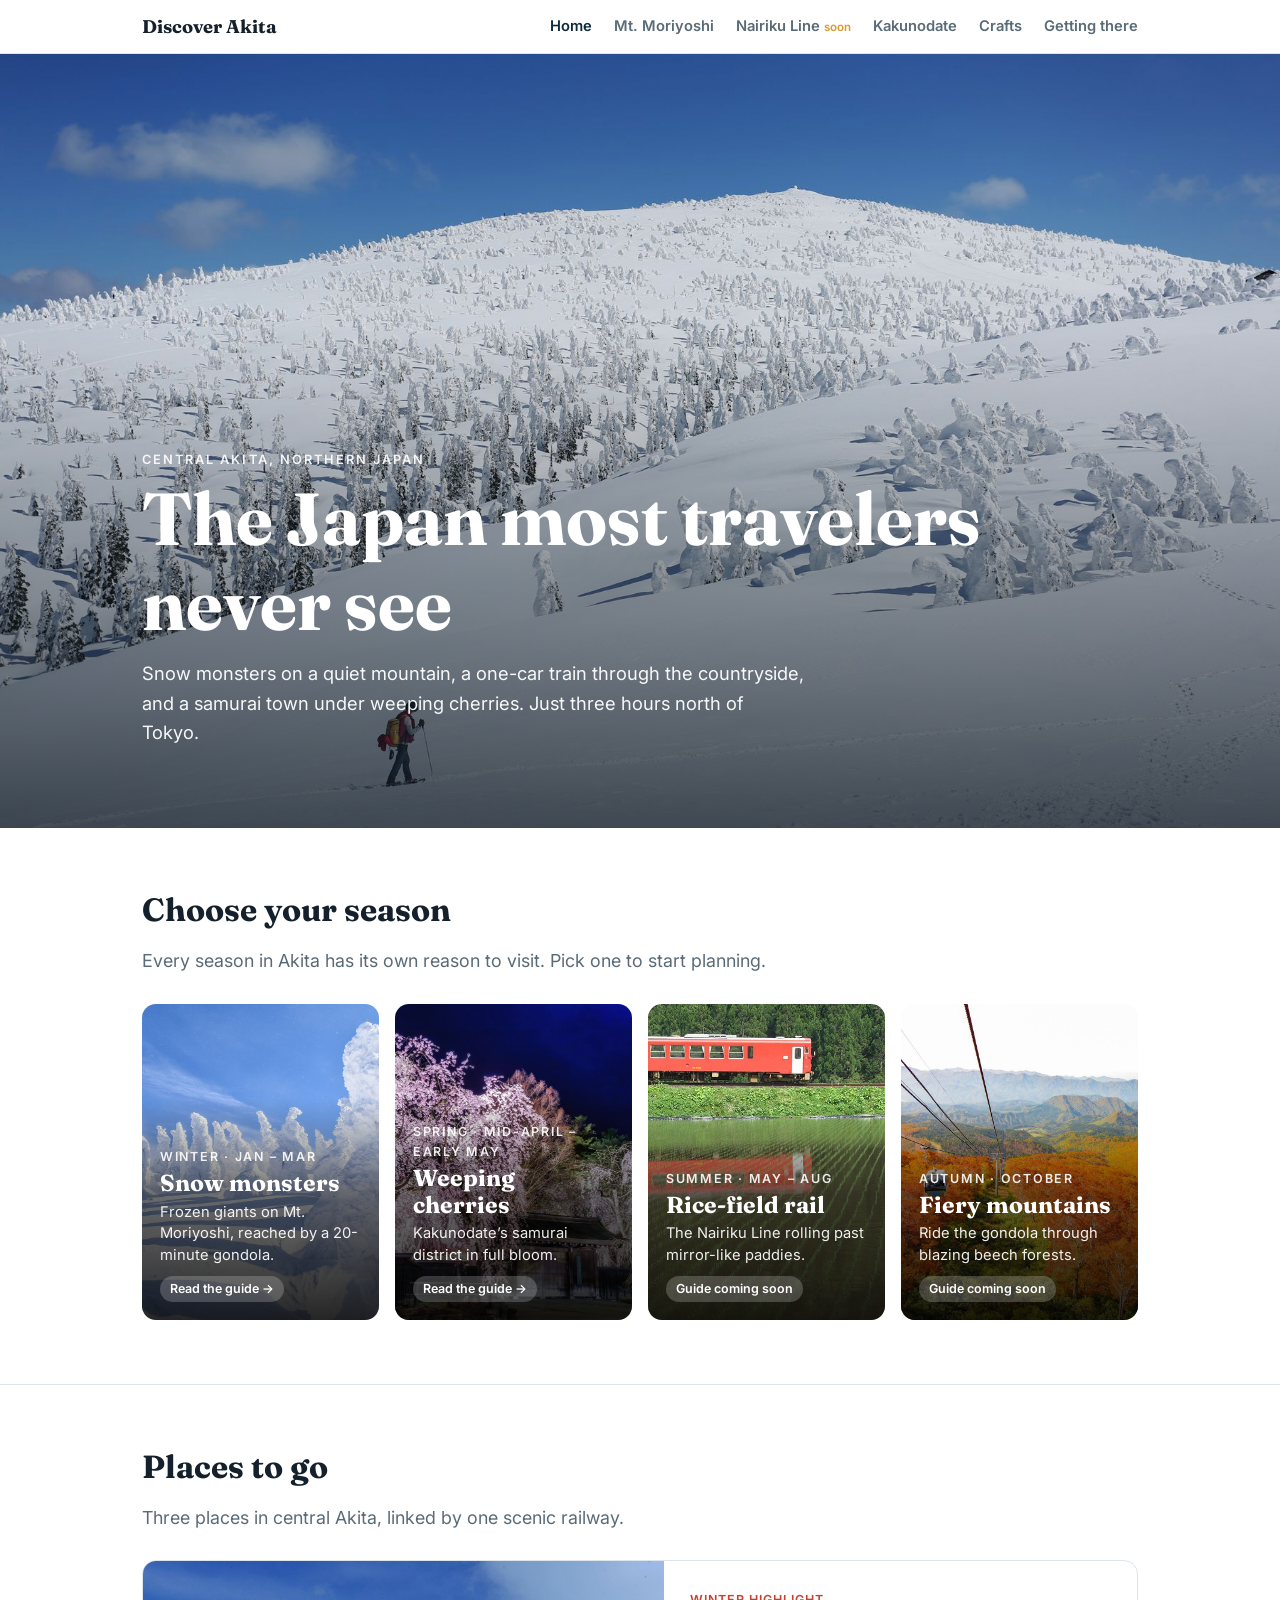
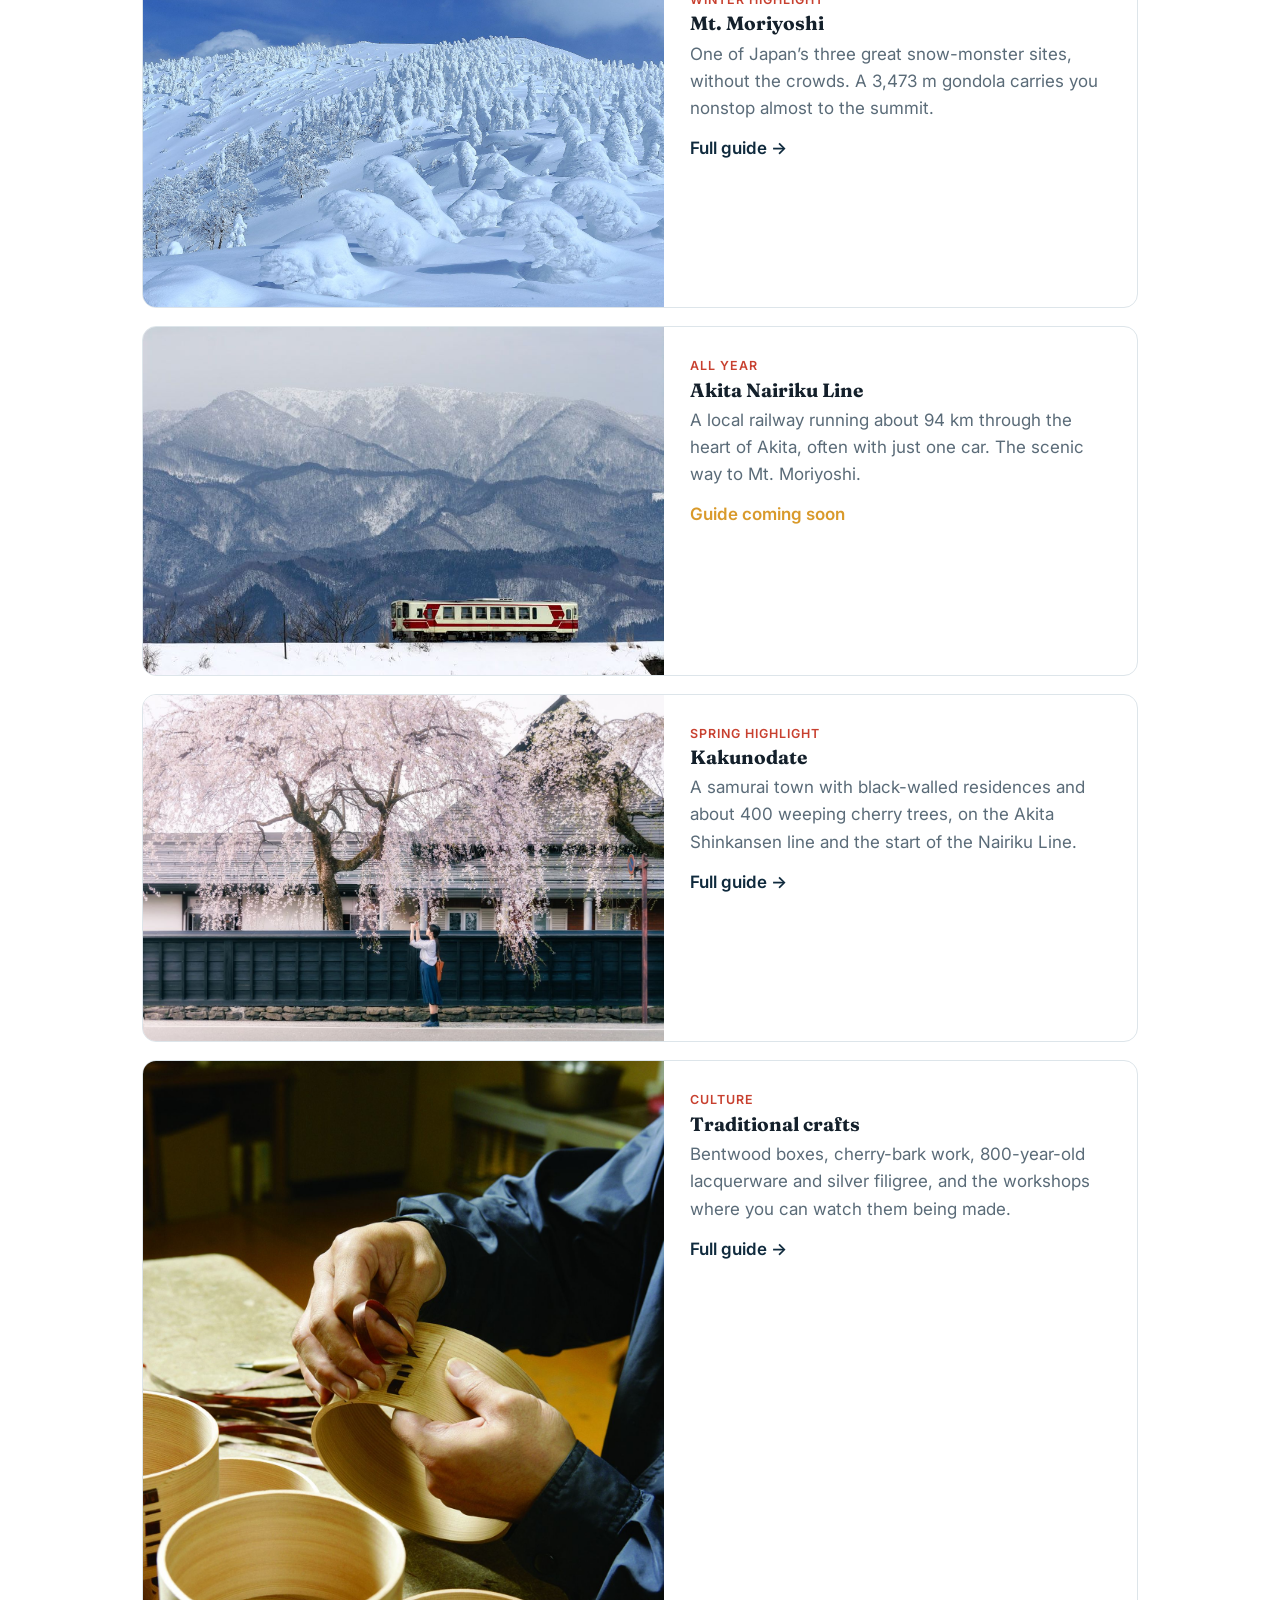
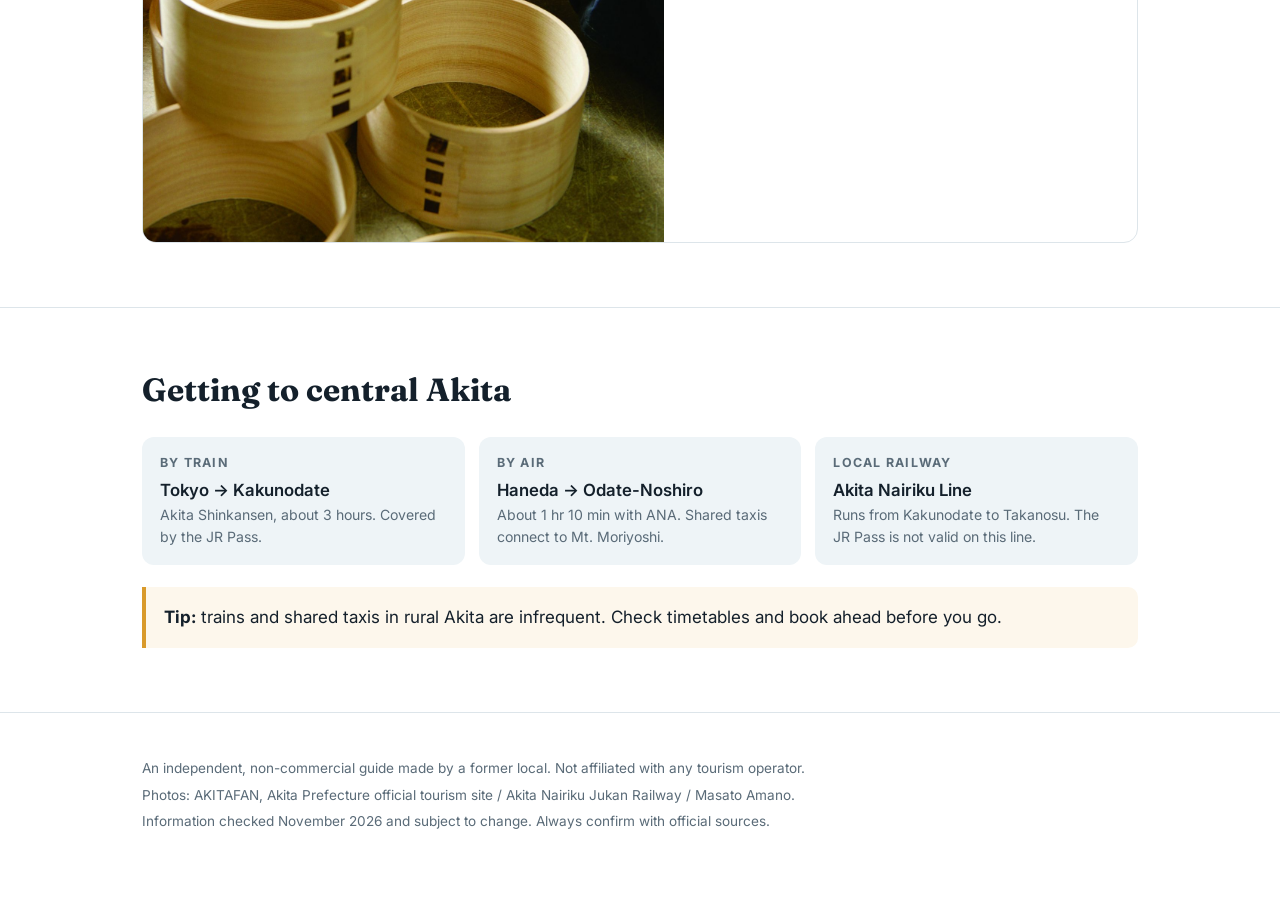
==== index.html @ e15b4a33 "Add traditional crafts page and link it from the site Co-Authored-By: Claude Opus 5.5 <noreply@anthr" ====
<!DOCTYPE html>
<html lang="en">
<head>
<meta charset="utf-8">
<meta name="viewport" content="width=device-width, initial-scale=1">
<title>Discover Akita — Snow Monsters, Samurai Towns &amp; Country Trains</title>
<meta name="description" content="An independent English guide to central Akita, Japan: Mt. Moriyoshi's snow monsters, the Akita Nairiku Line, Kakunodate and more, season by season.">
<link href="https://fonts.googleapis.com/css2?family=Fraunces:opsz,wght@9..144,500;9..144,700&family=Inter:wght@400;500;600&display=swap" rel="stylesheet">
<link rel="stylesheet" href="style.css">
</head>
<body>

<div class="site-bar"><div class="wrap">
  <a class="brand" href="index.html">Discover Akita</a>
  <a class="nav on" href="index.html">Home</a>
  <a class="nav" href="moriyoshi.html">Mt. Moriyoshi</a>
  <a class="nav" href="#places">Nairiku Line<span class="soon">soon</span></a>
  <a class="nav" href="kakunodate.html">Kakunodate</a>
  <a class="nav" href="crafts.html">Crafts</a>
  <a class="nav" href="moriyoshi.html#getting-there">Getting there</a>
</div></div>

<header class="hero" style="background-image:url('img/hero.jpg')">
  <div class="wrap">
    <div class="kicker">Central Akita, Northern Japan</div>
    <h1>The Japan most travelers never see</h1>
    <p>Snow monsters on a quiet mountain, a one-car train through the countryside, and a samurai town under weeping cherries. Just three hours north of Tokyo.</p>
  </div>
</header>

<main>
<section id="seasons"><div class="wrap">
  <h2>Choose your season</h2>
  <p class="lead">Every season in Akita has its own reason to visit. Pick one to start planning.</p>
  <div class="seasons">
    <a class="card" href="moriyoshi.html" style="background-image:url('img/winter.jpg')">
      <div class="txt"><div class="season">Winter · Jan – Mar</div><h3>Snow monsters</h3><p>Frozen giants on Mt. Moriyoshi, reached by a 20-minute gondola.</p><span class="tag">Read the guide →</span></div>
    </a>
    <a class="card" href="kakunodate.html#spring" style="background-image:url('img/k_night.jpg')">
      <div class="txt"><div class="season">Spring · mid-April – early May</div><h3>Weeping cherries</h3><p>Kakunodate’s samurai district in full bloom.</p><span class="tag">Read the guide →</span></div>
    </a>
    <a class="card" href="#places" style="background-image:url('img/summer.jpg')">
      <div class="txt"><div class="season">Summer · May – Aug</div><h3>Rice-field rail</h3><p>The Nairiku Line rolling past mirror-like paddies.</p><span class="tag">Guide coming soon</span></div>
    </a>
    <a class="card" href="#places" style="background-image:url('img/autumn.jpg')">
      <div class="txt"><div class="season">Autumn · October</div><h3>Fiery mountains</h3><p>Ride the gondola through blazing beech forests.</p><span class="tag">Guide coming soon</span></div>
    </a>
  </div>
</div></section>

<section id="places"><div class="wrap">
  <h2>Places to go</h2>
  <p class="lead">Three places in central Akita, linked by one scenic railway.</p>
  <div class="places">
    <a class="place" href="moriyoshi.html">
      <img src="img/m_hero.jpg" alt="Snow monsters covering the slopes of Mt. Moriyoshi">
      <div class="body"><span class="tag">Winter highlight</span><h3>Mt. Moriyoshi</h3><p>One of Japan’s three great snow-monster sites, without the crowds. A 3,473 m gondola carries you nonstop almost to the summit.</p><span class="more">Full guide →</span></div>
    </a>
    <div class="place">
      <img src="img/nairiku.jpg" alt="Akita Nairiku Line train below snowy mountains">
      <div class="body"><span class="tag">All year</span><h3>Akita Nairiku Line</h3><p>A local railway running about 94 km through the heart of Akita, often with just one car. The scenic way to Mt. Moriyoshi.</p><span class="more" style="color:var(--gold)">Guide coming soon</span></div>
    </div>
    <a class="place" href="kakunodate.html">
      <img src="img/k_woman.jpg" alt="Weeping cherry tree over a black samurai wall in Kakunodate">
      <div class="body"><span class="tag">Spring highlight</span><h3>Kakunodate</h3><p>A samurai town with black-walled residences and about 400 weeping cherry trees, on the Akita Shinkansen line and the start of the Nairiku Line.</p><span class="more">Full guide →</span></div>
    </a>
    <a class="place" href="crafts.html">
      <img src="img/c_wappa_hands.jpg" alt="An artisan making an Odate bentwood box">
      <div class="body"><span class="tag">Culture</span><h3>Traditional crafts</h3><p>Bentwood boxes, cherry-bark work, 800-year-old lacquerware and silver filigree, and the workshops where you can watch them being made.</p><span class="more">Full guide →</span></div>
    </a>
  </div>
</div></section>

<section id="basics"><div class="wrap">
  <h2>Getting to central Akita</h2>
  <div class="facts">
    <div class="fact"><b>By train</b><span>Tokyo → Kakunodate</span><div class="note">Akita Shinkansen, about 3 hours. Covered by the JR Pass.</div></div>
    <div class="fact"><b>By air</b><span>Haneda → Odate-Noshiro</span><div class="note">About 1 hr 10 min with ANA. Shared taxis connect to Mt. Moriyoshi.</div></div>
    <div class="fact"><b>Local railway</b><span>Akita Nairiku Line</span><div class="note">Runs from Kakunodate to Takanosu. The JR Pass is not valid on this line.</div></div>
  </div>
  <div class="callout"><p><b>Tip:</b> trains and shared taxis in rural Akita are infrequent. Check timetables and book ahead before you go.</p></div>
</div></section>
</main>

<footer><div class="wrap">
  <p>An independent, non-commercial guide made by a former local. Not affiliated with any tourism operator.</p>
  <p>Photos: AKITAFAN, Akita Prefecture official tourism site / Akita Nairiku Jukan Railway / Masato Amano.</p>
  <p>Information checked November 2026 and subject to change. Always confirm with official sources.</p>
</div></footer>
</body>
</html>
---- style.css ----
:root{--ink:#14202b;--muted:#5a6b78;--line:#dde5ea;--ice:#eef4f7;--deep:#0f2a3d;--accent:#c8402f;--gold:#d99a2b}
*{box-sizing:border-box}
body{margin:0;font-family:Inter,system-ui,sans-serif;color:var(--ink);background:#fff;line-height:1.6;font-size:17px}
img{display:block;max-width:100%}
a{color:var(--deep)}
.wrap{max-width:1040px;margin:0 auto;padding:0 22px}
h1,h2,h3{font-family:Fraunces,Georgia,serif;line-height:1.15;margin:0}
h2{font-size:2rem;margin-bottom:.6rem}
h3{font-size:1.2rem;margin-bottom:.3rem}
.site-bar{position:sticky;top:0;z-index:10;background:rgba(255,255,255,.96);backdrop-filter:blur(6px);border-bottom:1px solid var(--line)}
.site-bar .wrap{display:flex;align-items:center;gap:22px;padding-top:12px;padding-bottom:12px;overflow-x:auto;white-space:nowrap}
.site-bar .brand{font-family:Fraunces,Georgia,serif;font-weight:700;font-size:1.15rem;text-decoration:none;color:var(--ink);margin-right:auto}
.site-bar a.nav{text-decoration:none;font-weight:600;font-size:.92rem;color:var(--muted)}
.site-bar a.nav:hover,.site-bar a.nav.on{color:var(--deep)}
.soon{font-size:.72rem;font-weight:600;color:var(--gold);margin-left:4px}
.hero{position:relative;min-height:86vh;display:flex;align-items:flex-end;color:#fff;background:#223 center/cover no-repeat}
.hero::after{content:"";position:absolute;inset:0;background:linear-gradient(180deg,rgba(10,20,30,.1) 35%,rgba(10,20,30,.75))}
.hero .wrap{position:relative;z-index:1;padding-bottom:9vh}
.kicker{text-transform:uppercase;letter-spacing:.16em;font-size:.8rem;font-weight:600;opacity:.9}
.hero h1{font-size:clamp(2.4rem,7vw,4.6rem);margin:.4rem 0 .8rem}
.hero p{font-size:1.15rem;max-width:36em;margin:0;opacity:.95}
section{padding:64px 0;border-bottom:1px solid var(--line)}
.lead{font-size:1.12rem;color:var(--muted);max-width:42em}
.seasons{display:grid;grid-template-columns:repeat(auto-fit,minmax(220px,1fr));gap:16px;margin-top:28px}
.card{position:relative;display:block;border-radius:14px;overflow:hidden;aspect-ratio:3/4;color:#fff;text-decoration:none;background:#223 center/cover no-repeat}
.card::after{content:"";position:absolute;inset:0;background:linear-gradient(180deg,rgba(0,0,0,0) 30%,rgba(0,0,0,.55) 60%,rgba(0,0,0,.85))}
.card .txt{position:absolute;left:18px;right:18px;bottom:18px;z-index:1}
.card .season{font-size:.78rem;font-weight:600;letter-spacing:.14em;text-transform:uppercase;opacity:.9}
.card h3{font-size:1.45rem;margin:.2rem 0 .3rem;color:#fff}
.card p{margin:0;font-size:.92rem;opacity:.92;line-height:1.45}
.card .tag{display:inline-block;margin-top:10px;font-size:.78rem;font-weight:600;background:rgba(255,255,255,.2);padding:3px 10px;border-radius:99px}
.places{display:grid;gap:18px;margin-top:28px}
.place{display:grid;grid-template-columns:1.1fr 1fr;gap:0;border:1px solid var(--line);border-radius:14px;overflow:hidden;text-decoration:none;color:var(--ink)}
.place img{width:100%;height:100%;min-height:240px;object-fit:cover}
.place .body{padding:24px 26px}
.place .tag{font-size:.78rem;font-weight:600;color:var(--accent);text-transform:uppercase;letter-spacing:.08em}
.place p{color:var(--muted);margin:.4rem 0 .8rem}
.place .more{font-weight:600;color:var(--deep)}
.facts{display:grid;grid-template-columns:repeat(auto-fit,minmax(200px,1fr));gap:14px;margin-top:28px}
.fact{background:var(--ice);border-radius:12px;padding:16px 18px}
.fact b{display:block;font-size:.78rem;text-transform:uppercase;letter-spacing:.1em;color:var(--muted);margin-bottom:4px}
.fact span{font-weight:600;font-size:1.05rem}
.note{font-size:.88rem;color:var(--muted)}
.callout{border-left:4px solid var(--gold);background:#fdf7ec;padding:14px 18px;border-radius:0 10px 10px 0;margin-top:22px}
.callout p{margin:.2rem 0}
footer{padding:40px 0 60px;font-size:.85rem;color:var(--muted)}
footer p{margin:.3rem 0}
@media(max-width:700px){.place{grid-template-columns:1fr}.place img{min-height:200px}h2{font-size:1.7rem}section{padding:48px 0}}
nav.jump{position:sticky;top:0;z-index:5;background:rgba(255,255,255,.95);border-bottom:1px solid var(--line)}
.duo{display:grid;grid-template-columns:1fr 1fr;gap:14px;margin-top:26px}
.duo img,.wide{border-radius:12px;width:100%;height:100%;object-fit:cover}
.wide{margin-top:26px;max-height:420px}
.stays{display:grid;gap:16px;margin-top:24px}
.stay{border:1px solid var(--line);border-radius:12px;padding:18px 20px}
.stay .tag{font-size:.78rem;font-weight:600;color:var(--accent);text-transform:uppercase;letter-spacing:.08em}
.stay p{margin:.35rem 0 0;color:var(--muted)}
ul.tips{padding-left:1.1rem}
ul.tips li{margin-bottom:.55rem}
.links{display:grid;grid-template-columns:repeat(auto-fit,minmax(240px,1fr));gap:12px;margin-top:20px}
.links a{display:block;border:1px solid var(--line);border-radius:10px;padding:14px 16px;text-decoration:none}
.links a b{display:block;color:var(--ink)}
.links a span{font-size:.85rem;color:var(--muted)}
.cap{font-size:.85rem;color:var(--muted);margin-top:6px}
@media(max-width:600px){.duo{grid-template-columns:1fr}}
.craft{display:grid;grid-template-columns:1fr 1fr;gap:28px;align-items:center;padding:36px 0;border-top:1px solid var(--line)}
.craft:first-of-type{border-top:0}
.craft.rev .pics{order:2}
.craft .pics{display:grid;grid-template-columns:1fr 1fr;gap:10px}
.craft .pics img{border-radius:12px;width:100%;height:240px;object-fit:cover}
.craft .pics img.tall{grid-row:span 2;height:490px}
.craft .where{font-size:.8rem;font-weight:600;color:var(--accent);text-transform:uppercase;letter-spacing:.08em}
.craft h3{font-size:1.6rem;margin:.2rem 0 .5rem}
.craft p{color:var(--muted);margin:.4rem 0}
.craft .try{margin-top:10px;font-size:.92rem;background:var(--ice);border-radius:10px;padding:10px 14px}
@media(max-width:760px){.craft{grid-template-columns:1fr}.craft.rev .pics{order:0}.craft .pics img.tall{height:300px}}
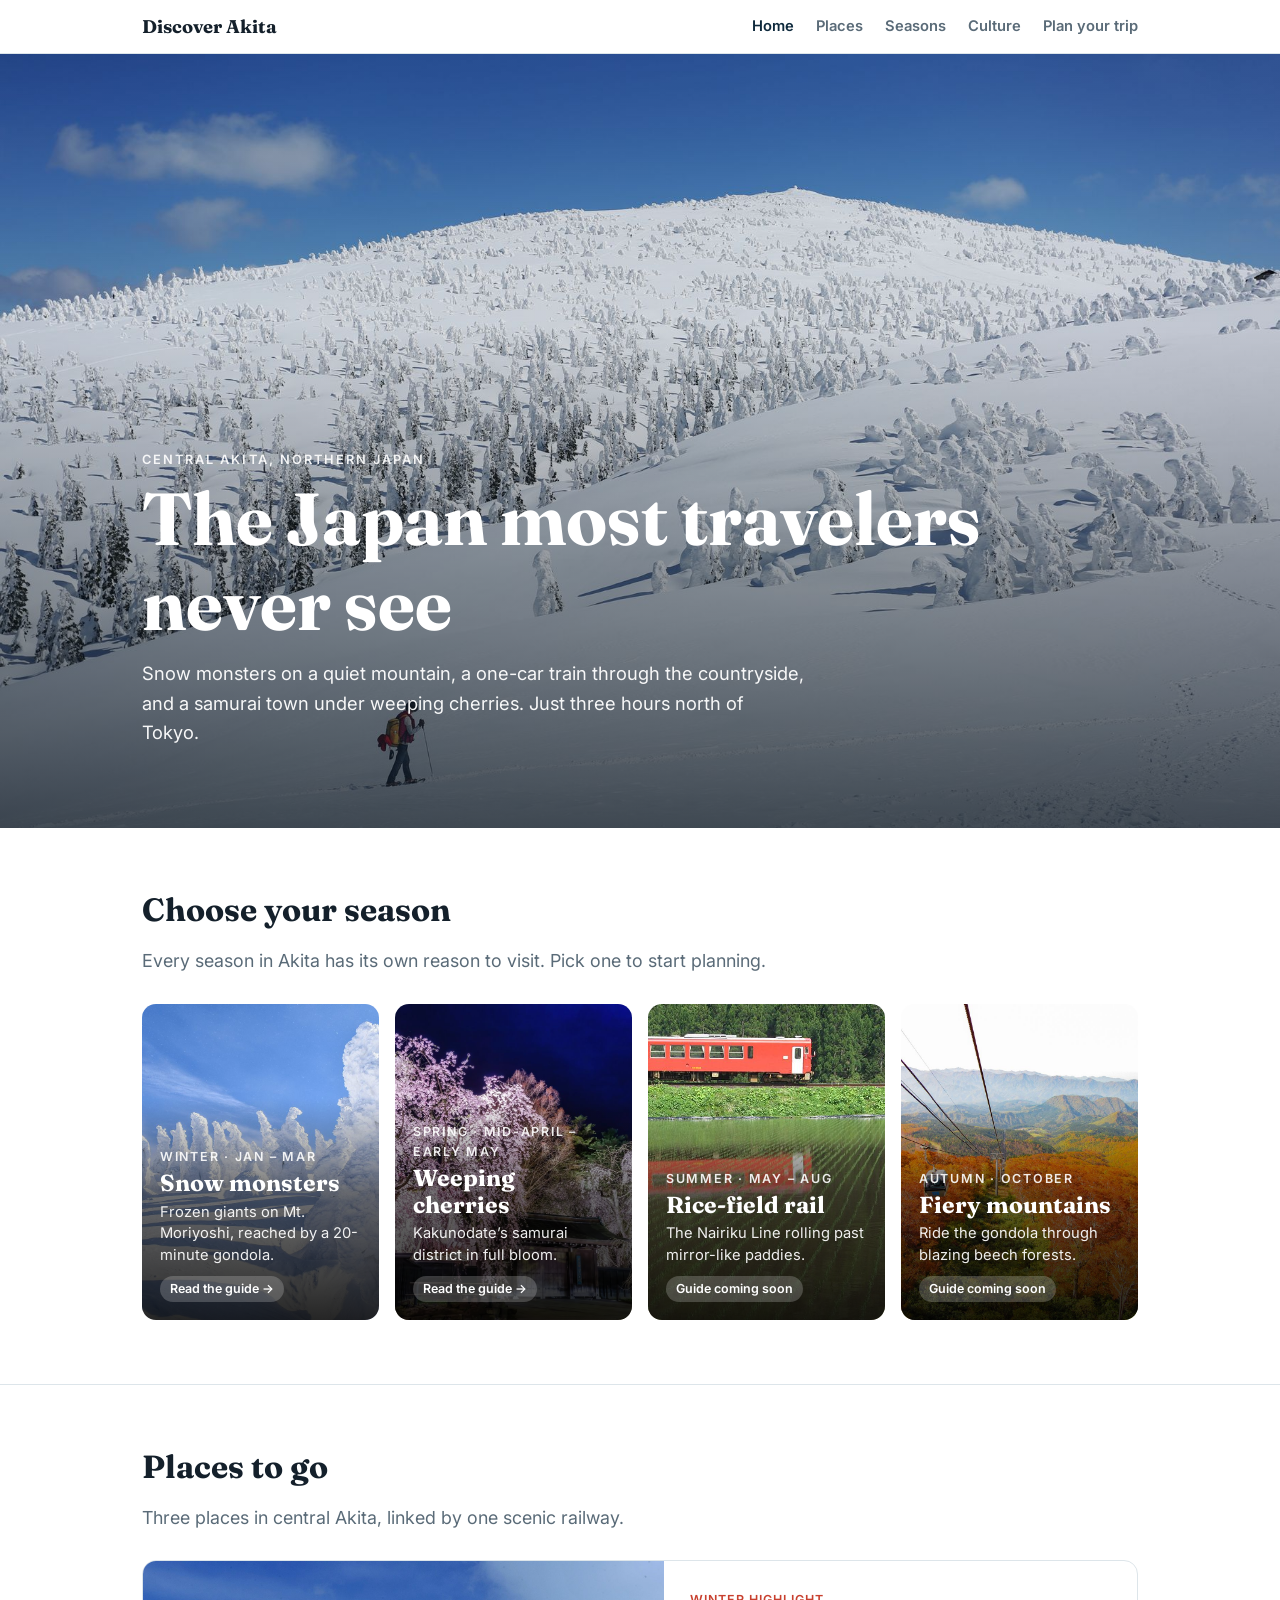
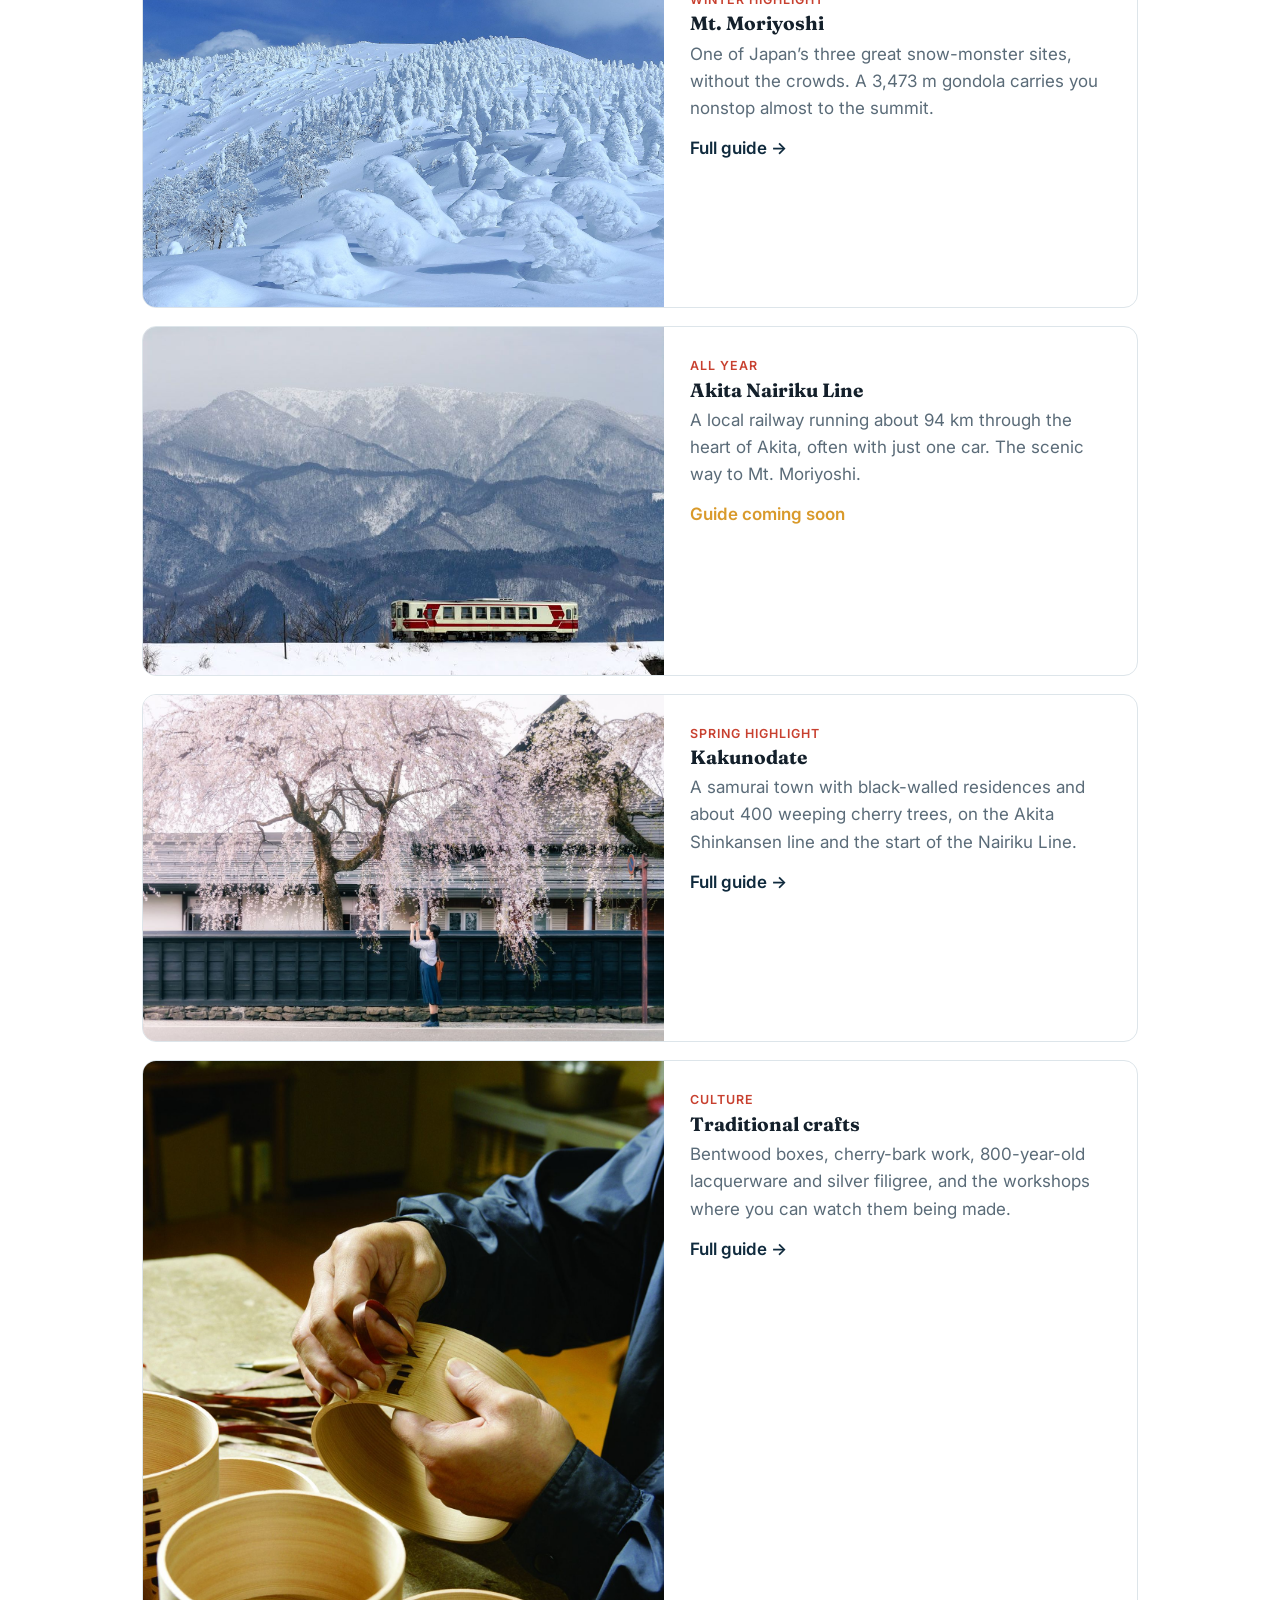
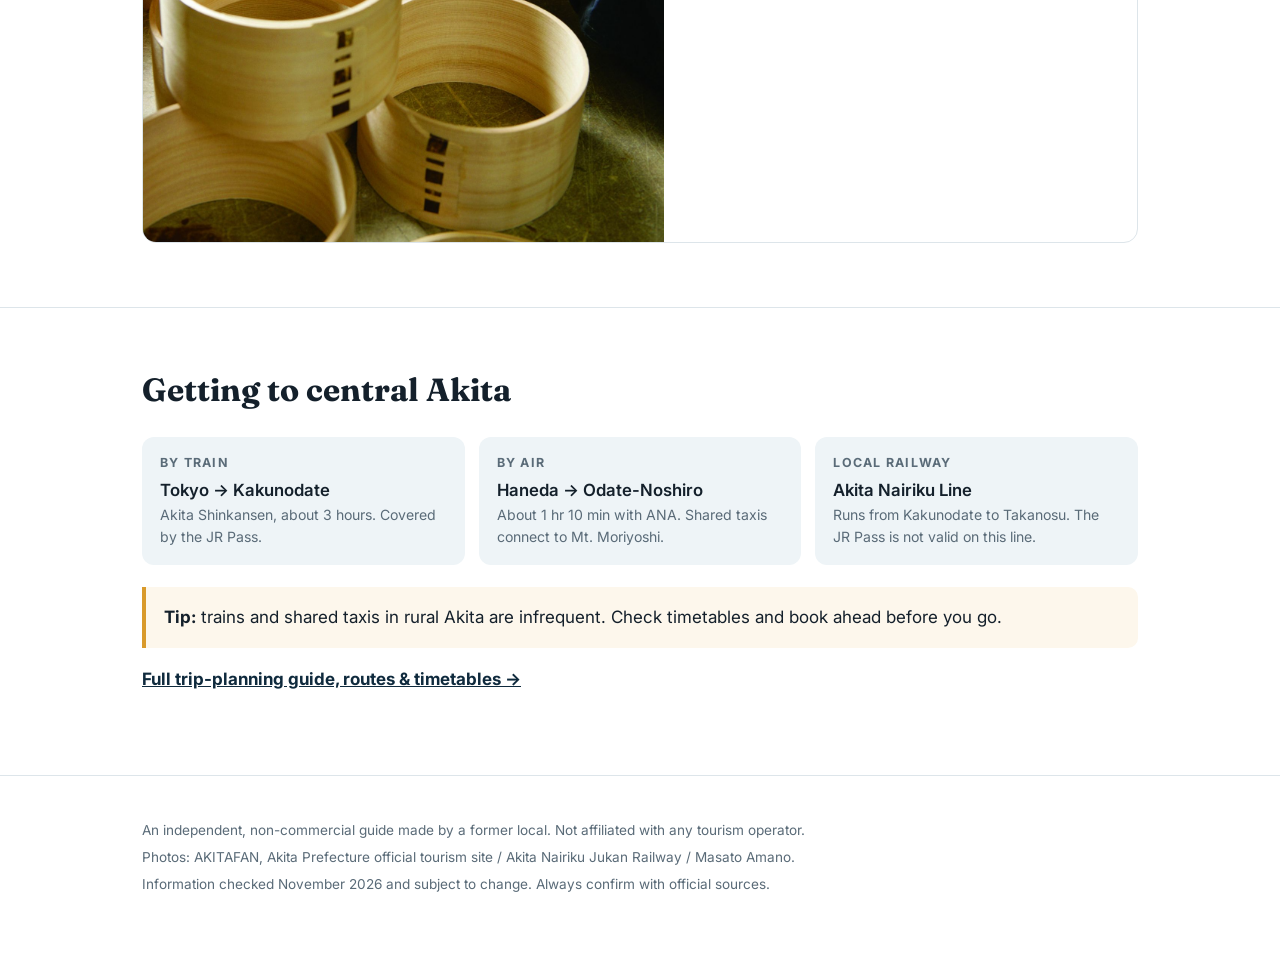
==== commit 6566b50a: "Restructure site nav and add a Plan your trip page Reorganize the top nav into Places / Seasons / Cu" ====
--- a/index.html
+++ b/index.html
@@ -13,11 +13,10 @@
 <div class="site-bar"><div class="wrap">
   <a class="brand" href="index.html">Discover Akita</a>
   <a class="nav on" href="index.html">Home</a>
-  <a class="nav" href="moriyoshi.html">Mt. Moriyoshi</a>
-  <a class="nav" href="#places">Nairiku Line<span class="soon">soon</span></a>
-  <a class="nav" href="kakunodate.html">Kakunodate</a>
-  <a class="nav" href="crafts.html">Crafts</a>
-  <a class="nav" href="moriyoshi.html#getting-there">Getting there</a>
+  <a class="nav" href="#places">Places</a>
+  <a class="nav" href="#seasons">Seasons</a>
+  <a class="nav" href="crafts.html">Culture</a>
+  <a class="nav" href="plan.html">Plan your trip</a>
 </div></div>
 
 <header class="hero" style="background-image:url('img/hero.jpg')">
@@ -79,6 +78,7 @@
     <div class="fact"><b>Local railway</b><span>Akita Nairiku Line</span><div class="note">Runs from Kakunodate to Takanosu. The JR Pass is not valid on this line.</div></div>
   </div>
   <div class="callout"><p><b>Tip:</b> trains and shared taxis in rural Akita are infrequent. Check timetables and book ahead before you go.</p></div>
+  <p style="margin-top:18px"><a href="plan.html"><b>Full trip-planning guide, routes &amp; timetables →</b></a></p>
 </div></section>
 </main>
 
--- a/style.css
+++ b/style.css
@@ -46,7 +46,10 @@
 footer{padding:40px 0 60px;font-size:.85rem;color:var(--muted)}
 footer p{margin:.3rem 0}
 @media(max-width:700px){.place{grid-template-columns:1fr}.place img{min-height:200px}h2{font-size:1.7rem}section{padding:48px 0}}
-nav.jump{position:sticky;top:0;z-index:5;background:rgba(255,255,255,.95);border-bottom:1px solid var(--line)}
+nav.jump{position:sticky;top:0;z-index:5;background:rgba(255,255,255,.95);backdrop-filter:blur(6px);border-bottom:1px solid var(--line)}
+nav.jump .wrap{display:flex;gap:18px;overflow-x:auto;padding-top:12px;padding-bottom:12px;white-space:nowrap}
+nav.jump a{text-decoration:none;font-weight:600;font-size:.92rem;color:var(--muted)}
+nav.jump a:hover{color:var(--deep)}
 .duo{display:grid;grid-template-columns:1fr 1fr;gap:14px;margin-top:26px}
 .duo img,.wide{border-radius:12px;width:100%;height:100%;object-fit:cover}
 .wide{margin-top:26px;max-height:420px}
@@ -62,6 +65,16 @@
 .links a span{font-size:.85rem;color:var(--muted)}
 .cap{font-size:.85rem;color:var(--muted);margin-top:6px}
 @media(max-width:600px){.duo{grid-template-columns:1fr}}
+table{width:100%;border-collapse:collapse;margin-top:14px;font-size:.95rem}
+th,td{text-align:left;padding:9px 10px;border-bottom:1px solid var(--line)}
+th{font-size:.78rem;text-transform:uppercase;letter-spacing:.08em;color:var(--muted)}
+.route{list-style:none;padding:0;margin:28px 0 0;position:relative}
+.route li{position:relative;padding:0 0 26px 44px}
+.route li::before{content:"";position:absolute;left:12px;top:30px;bottom:0;width:2px;background:var(--line)}
+.route li:last-child::before{display:none}
+.route .dot{position:absolute;left:0;top:2px;width:26px;height:26px;border-radius:50%;background:var(--deep);color:#fff;font-size:.8rem;font-weight:600;display:flex;align-items:center;justify-content:center}
+.route .leg{display:inline-block;font-size:.82rem;font-weight:600;color:var(--accent);margin-bottom:2px}
+.route p{margin:.2rem 0 0;color:var(--muted)}
 .craft{display:grid;grid-template-columns:1fr 1fr;gap:28px;align-items:center;padding:36px 0;border-top:1px solid var(--line)}
 .craft:first-of-type{border-top:0}
 .craft.rev .pics{order:2}
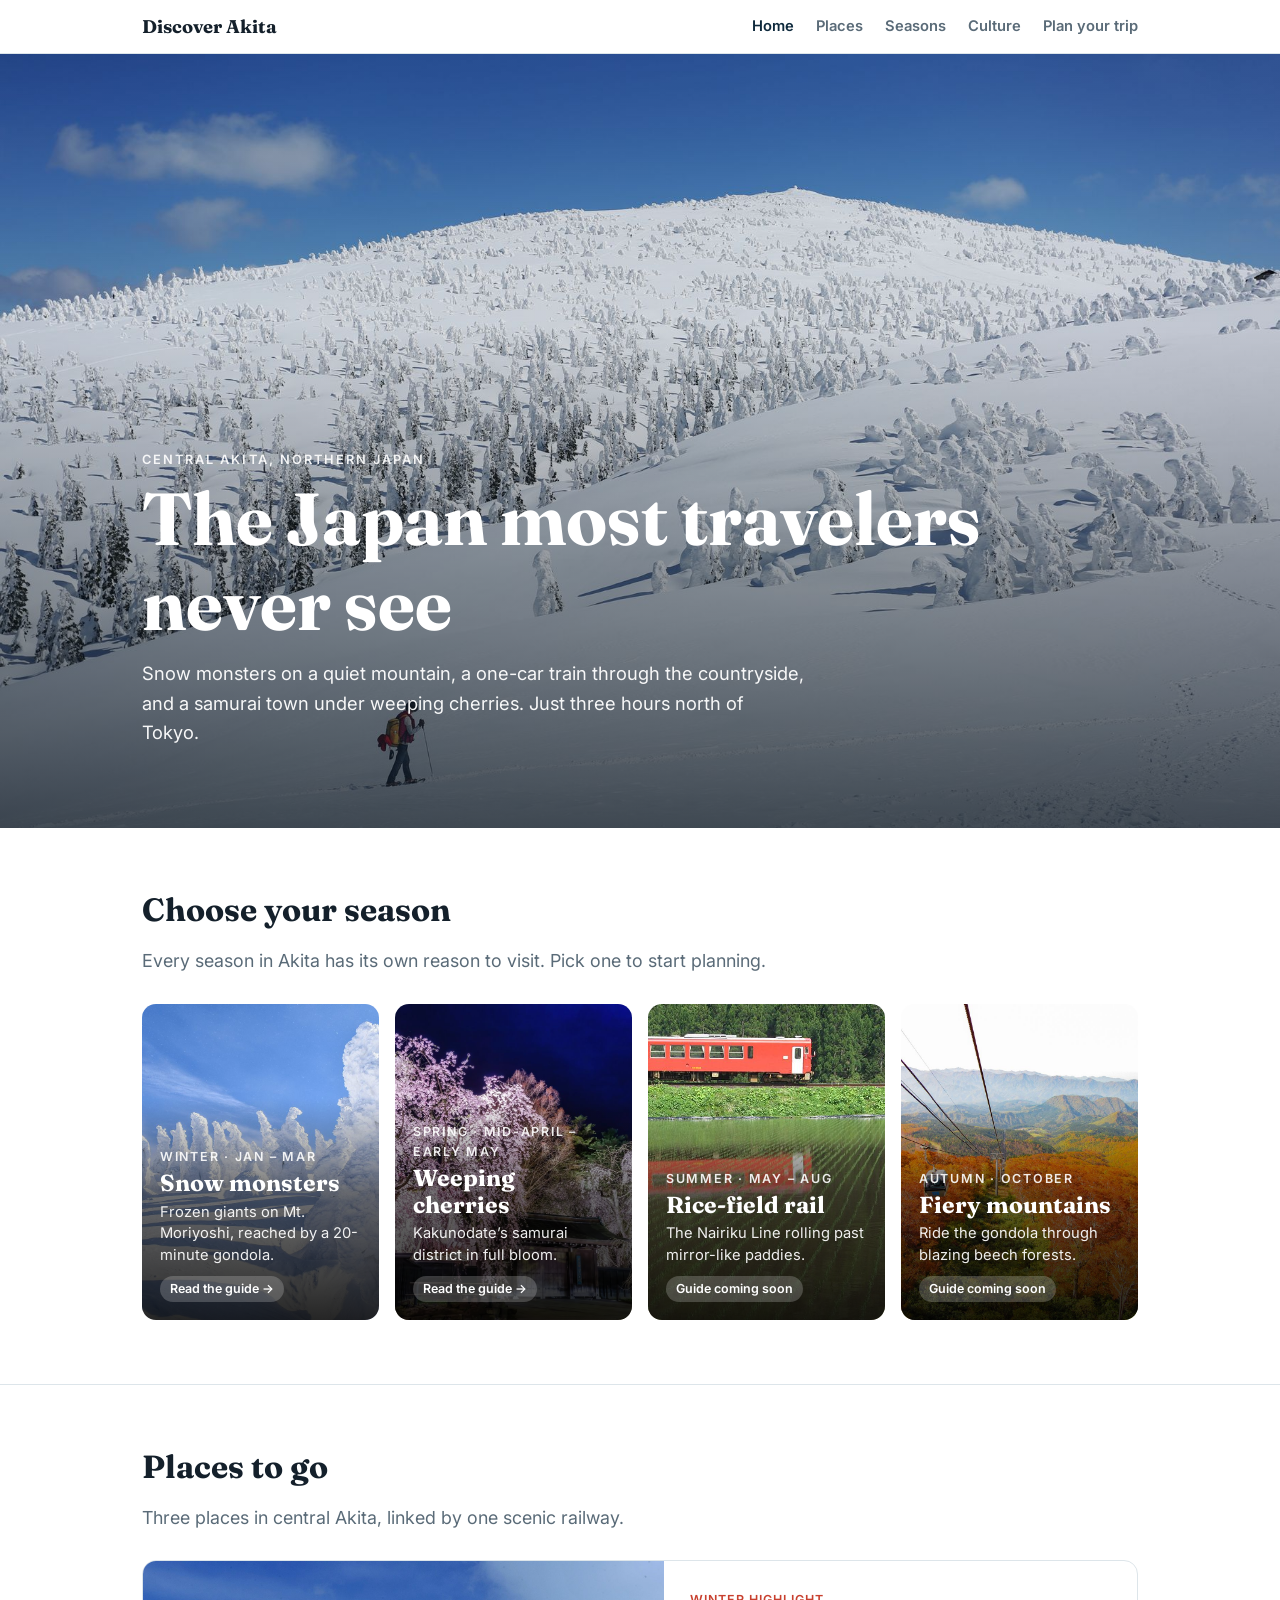
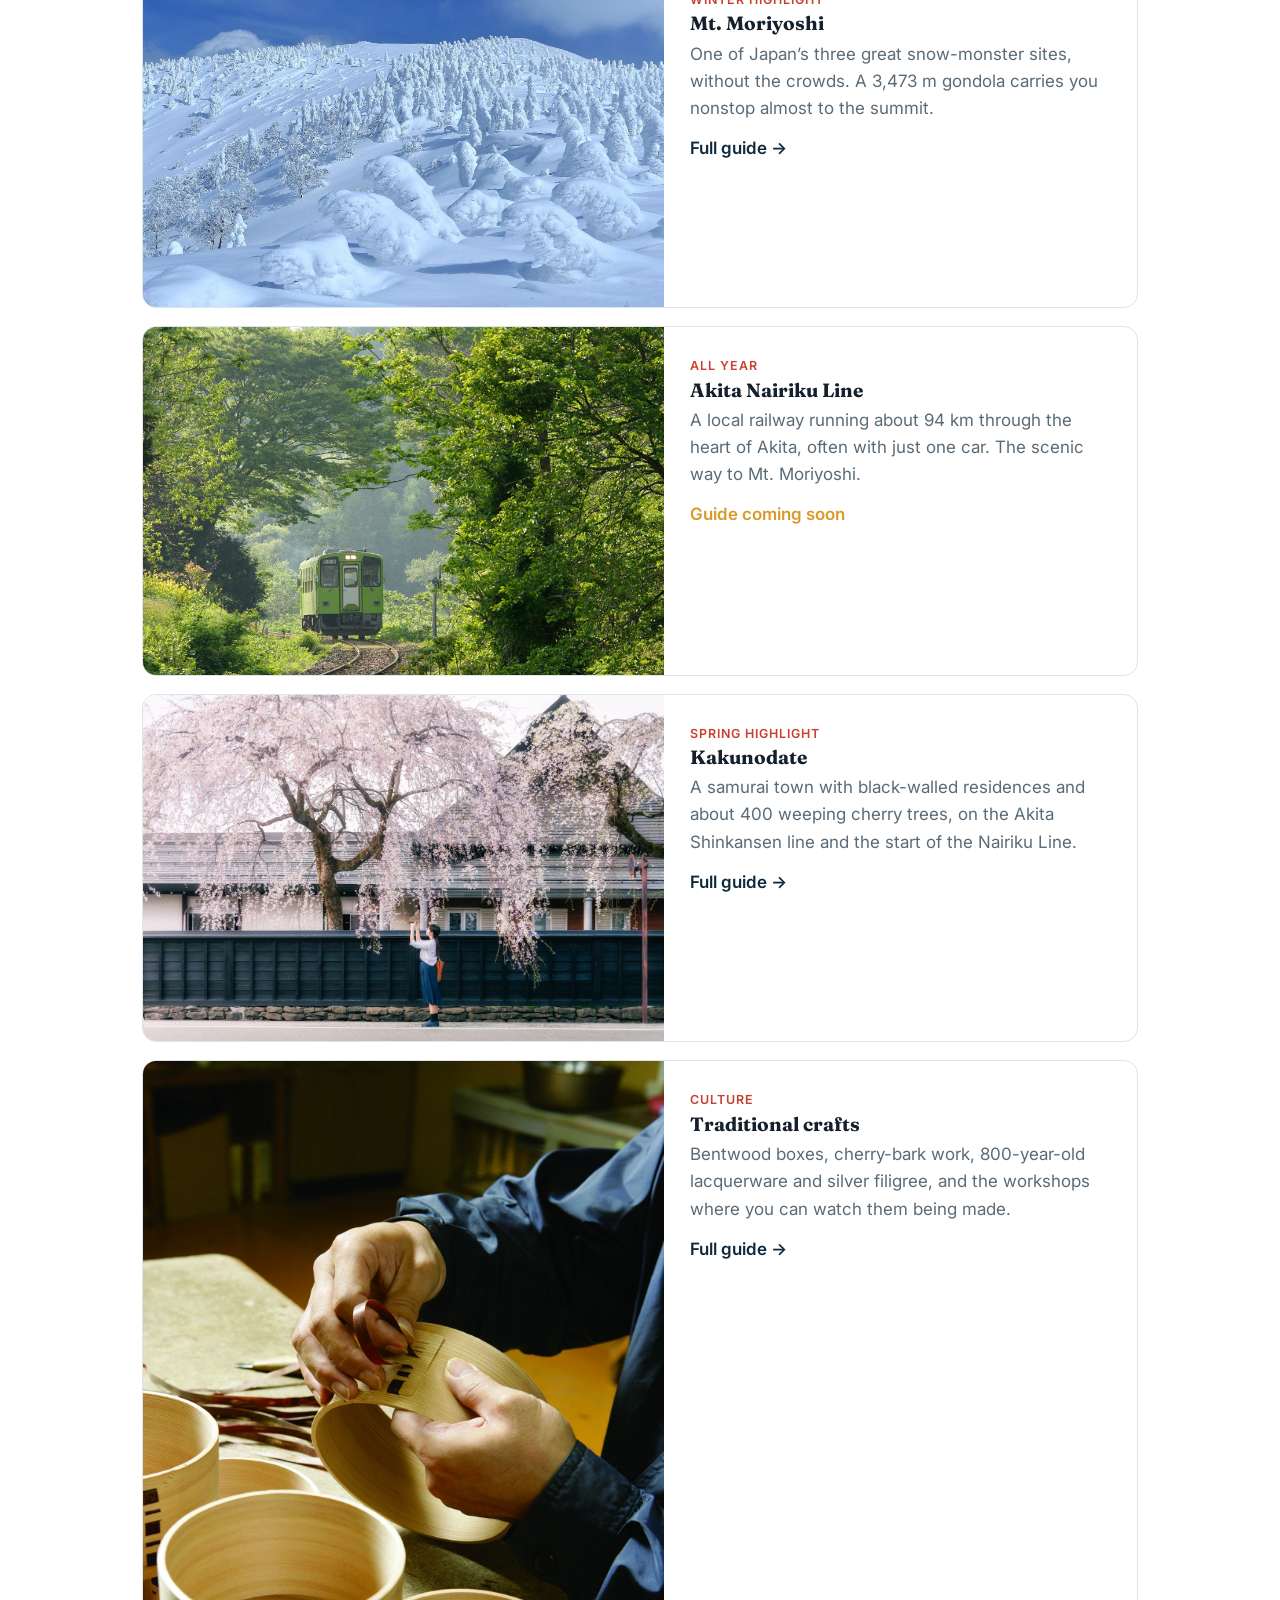
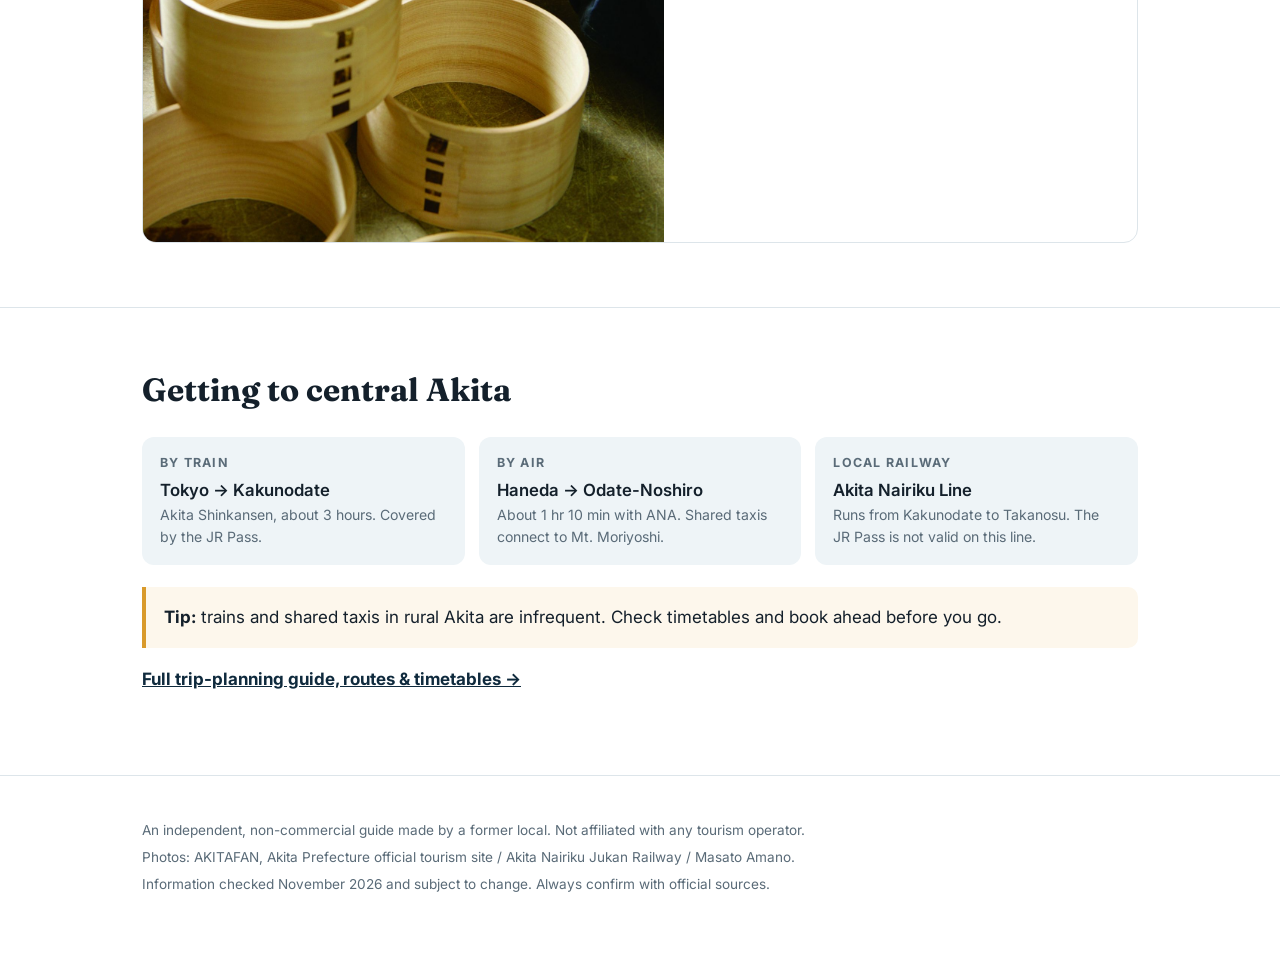
==== commit ed382473: "Use a green-forest photo for the Nairiku Line card The previous photo was snowy, same as the Moriyos" ====
--- a/index.html
+++ b/index.html
@@ -56,7 +56,7 @@
       <div class="body"><span class="tag">Winter highlight</span><h3>Mt. Moriyoshi</h3><p>One of Japan’s three great snow-monster sites, without the crowds. A 3,473 m gondola carries you nonstop almost to the summit.</p><span class="more">Full guide →</span></div>
     </a>
     <div class="place">
-      <img src="img/nairiku.jpg" alt="Akita Nairiku Line train below snowy mountains">
+      <img src="img/nairiku_green.jpg" alt="A one-car Akita Nairiku Line train passing through a green forest">
       <div class="body"><span class="tag">All year</span><h3>Akita Nairiku Line</h3><p>A local railway running about 94 km through the heart of Akita, often with just one car. The scenic way to Mt. Moriyoshi.</p><span class="more" style="color:var(--gold)">Guide coming soon</span></div>
     </div>
     <a class="place" href="kakunodate.html">
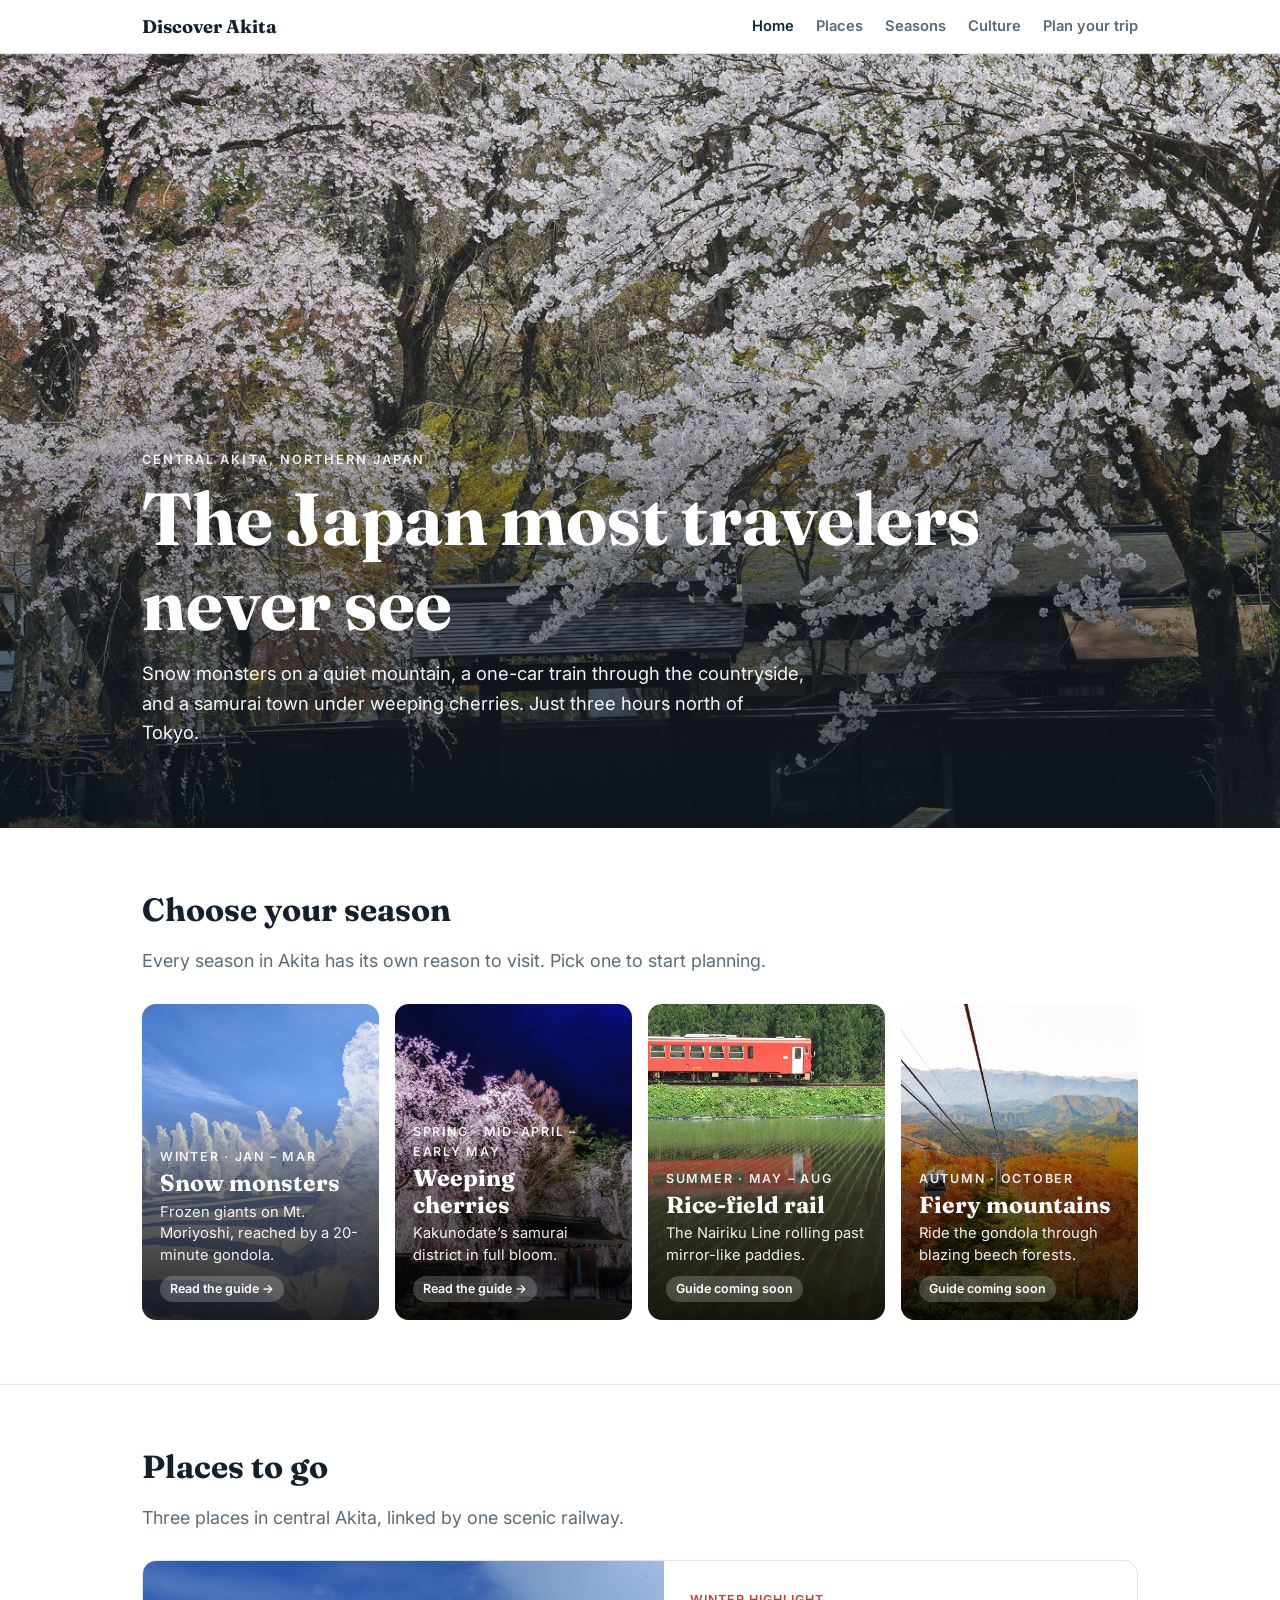
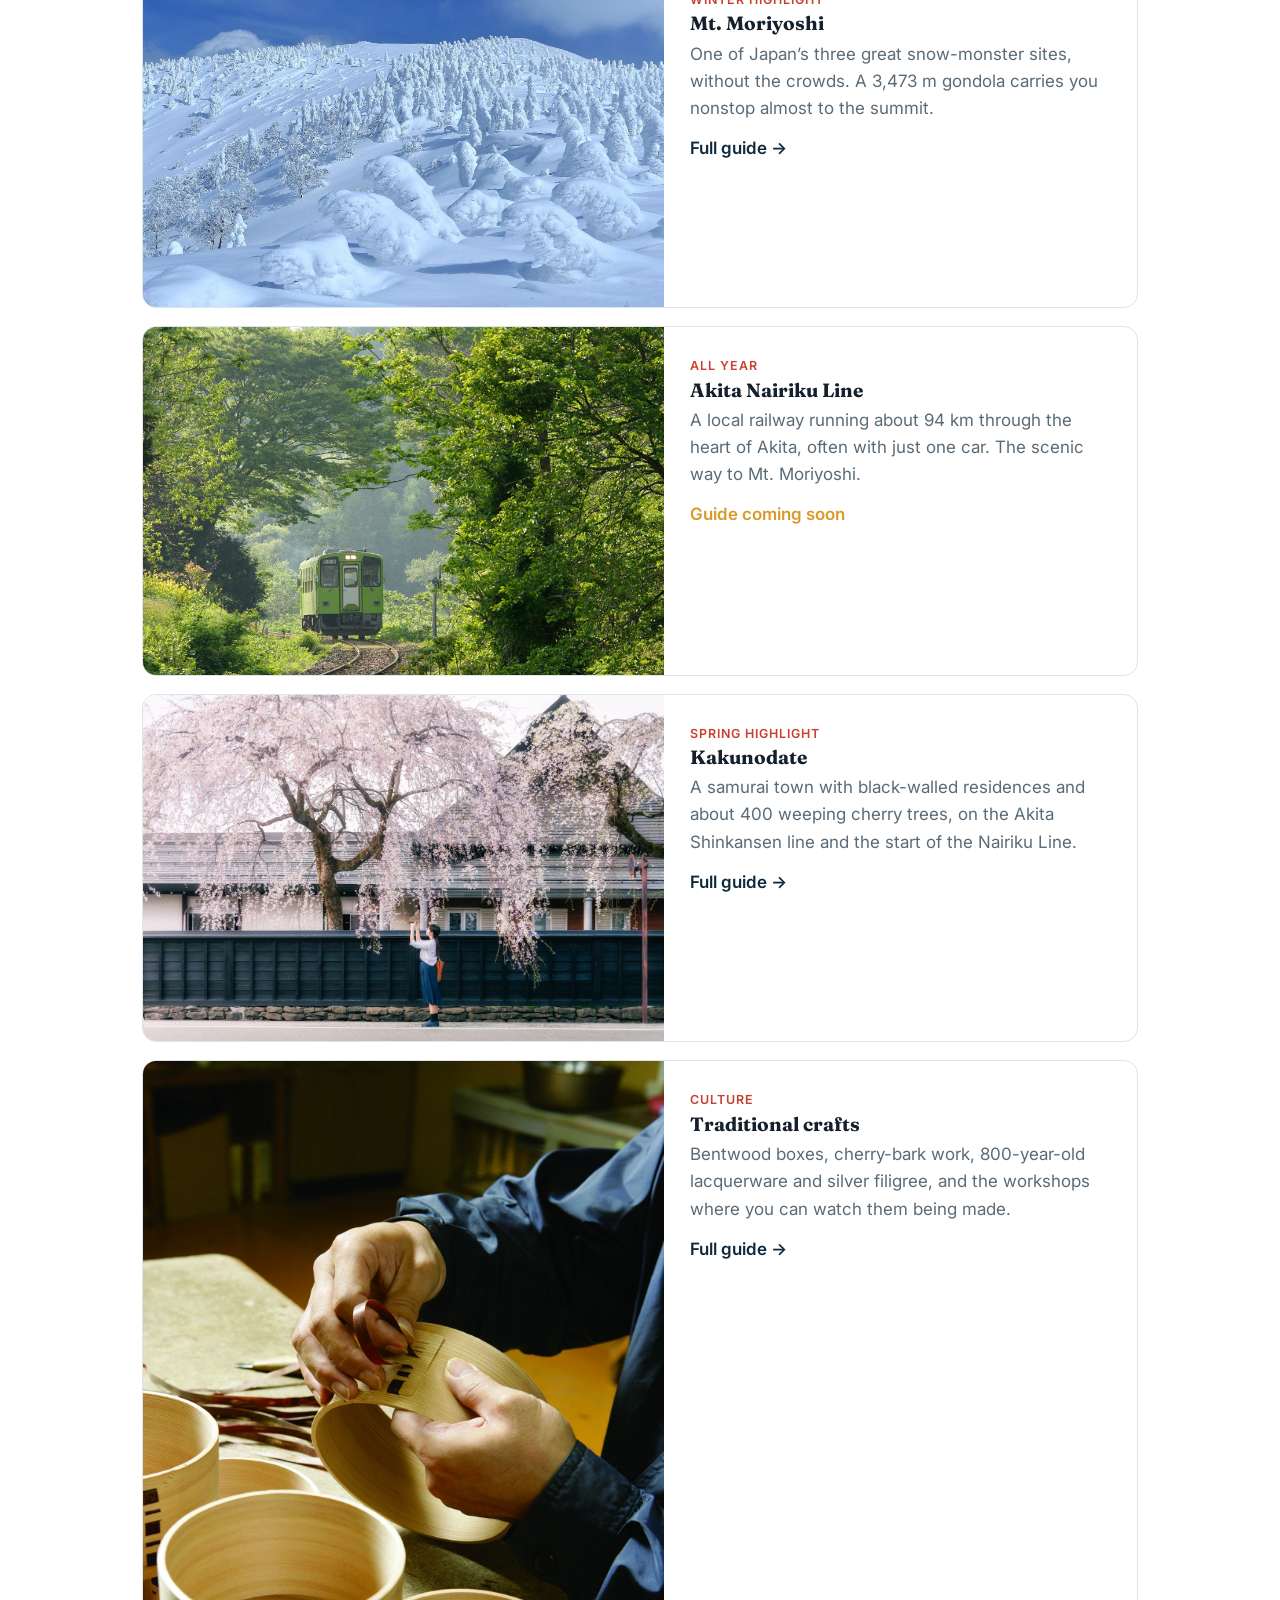
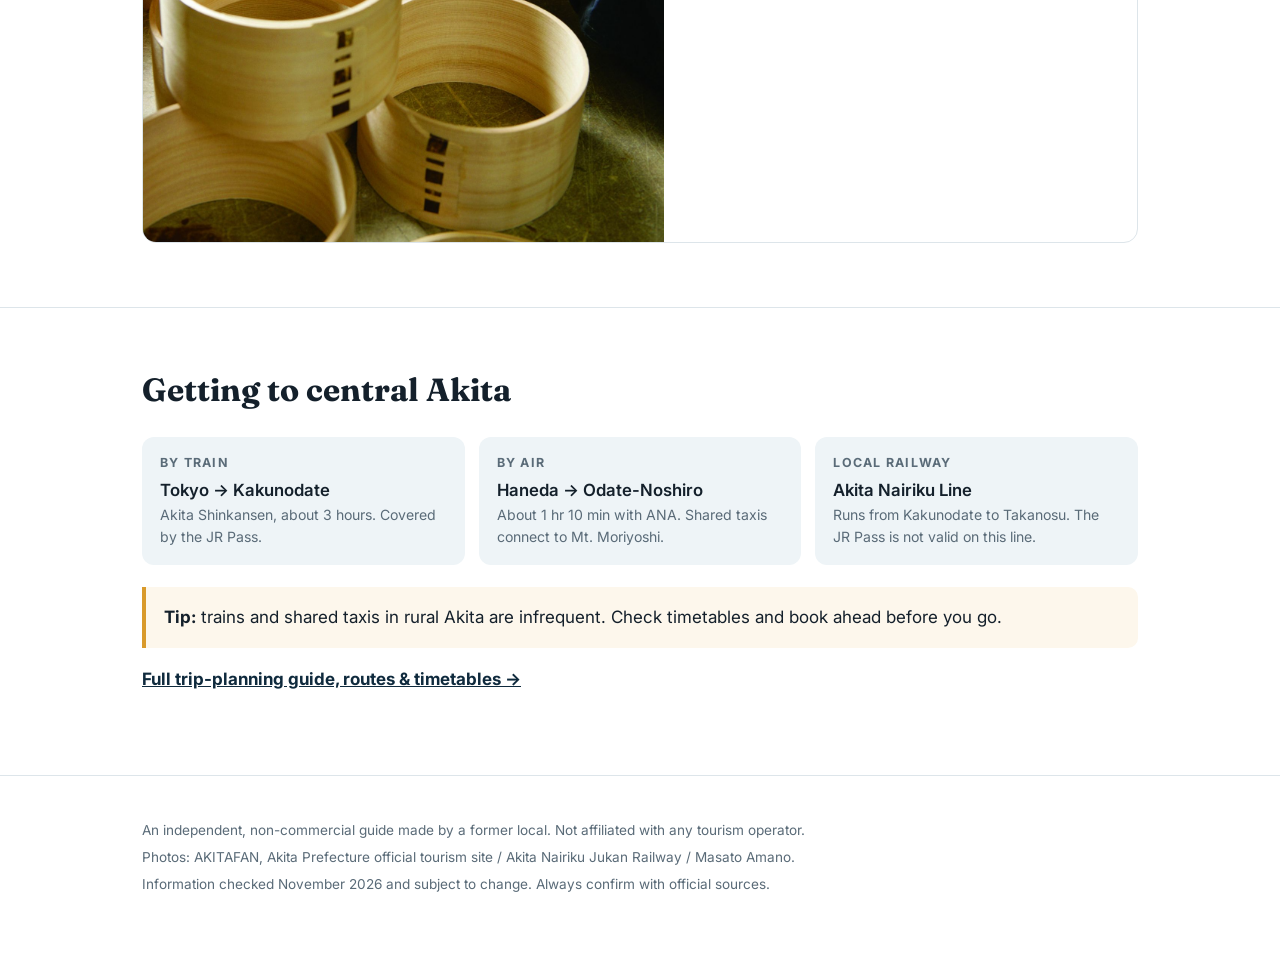
==== commit f8c1d1e4: "Swap the homepage hero photo away from snow The hero banner was a snowy-mountain shot, piling onto t" ====
--- a/index.html
+++ b/index.html
@@ -19,7 +19,7 @@
   <a class="nav" href="plan.html">Plan your trip</a>
 </div></div>
 
-<header class="hero" style="background-image:url('img/hero.jpg')">
+<header class="hero" style="background-image:url('img/k_gate.jpg');background-position:center 30%">
   <div class="wrap">
     <div class="kicker">Central Akita, Northern Japan</div>
     <h1>The Japan most travelers never see</h1>
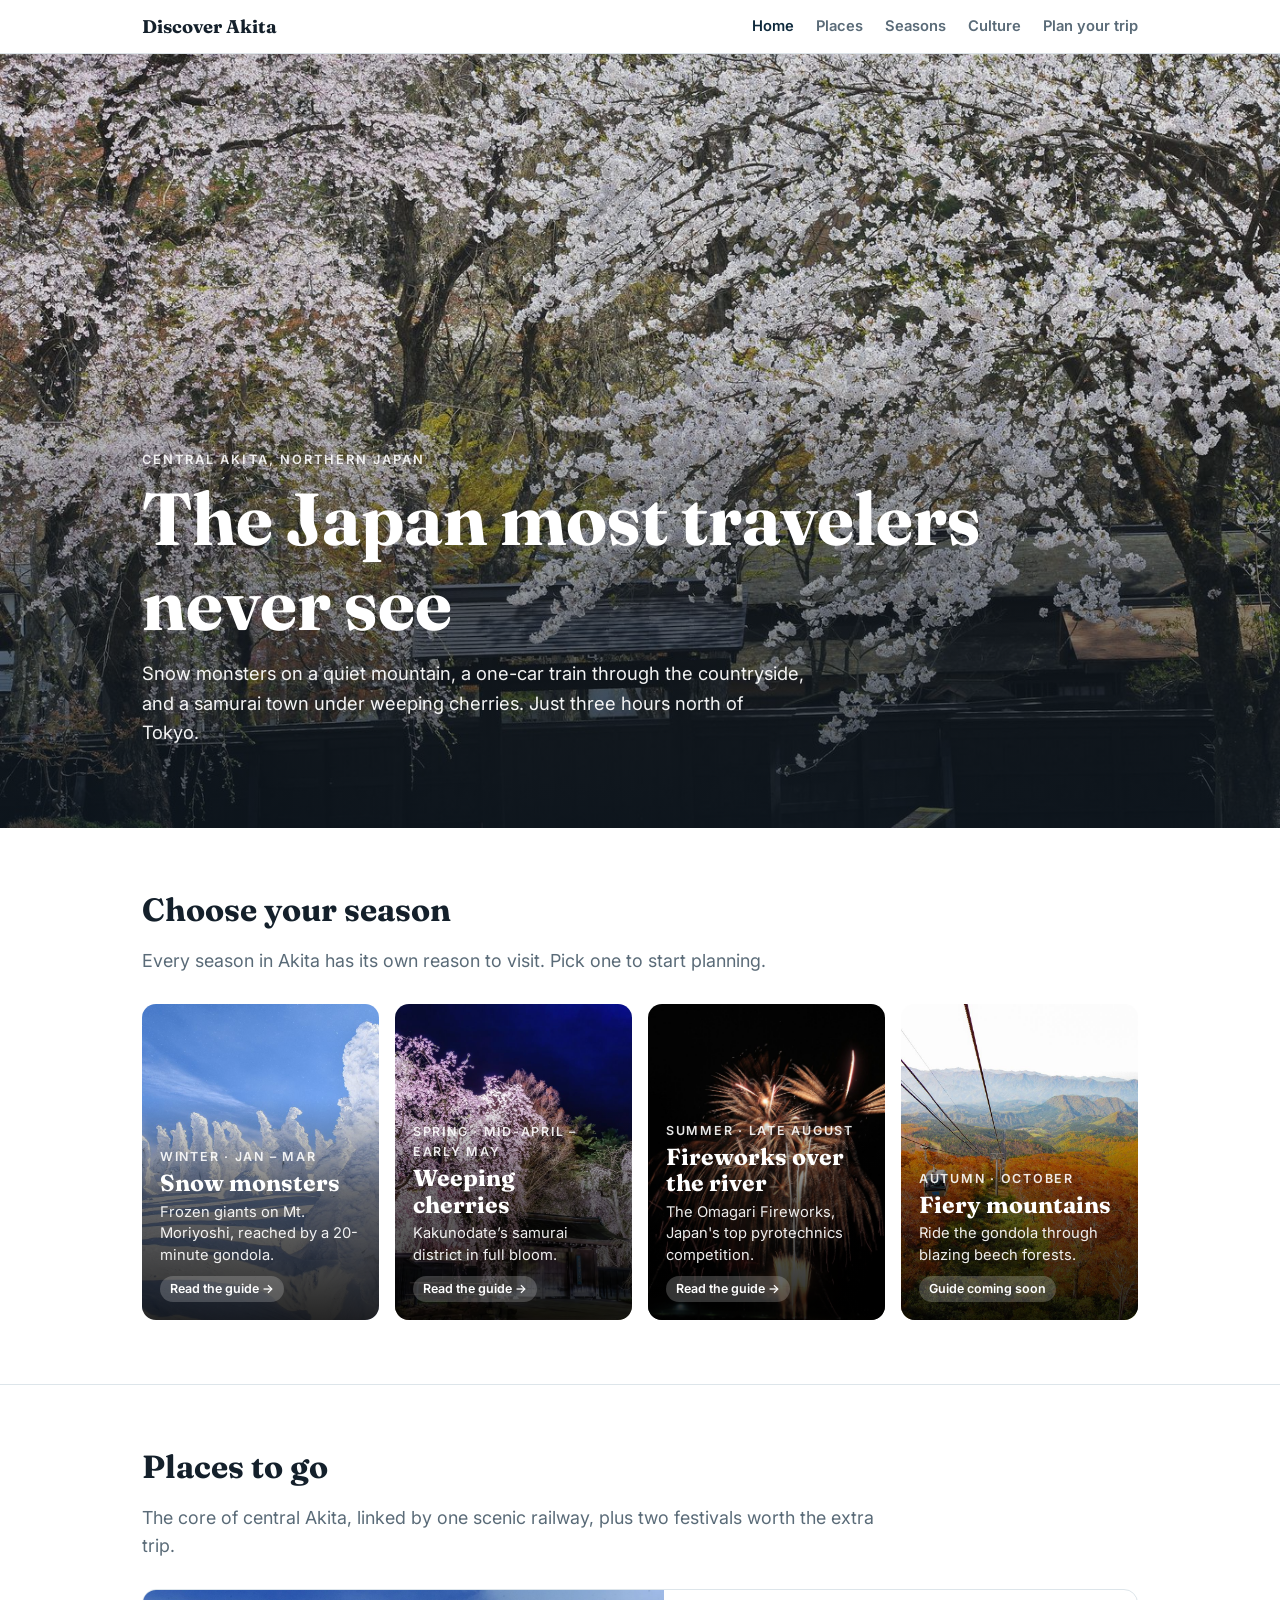
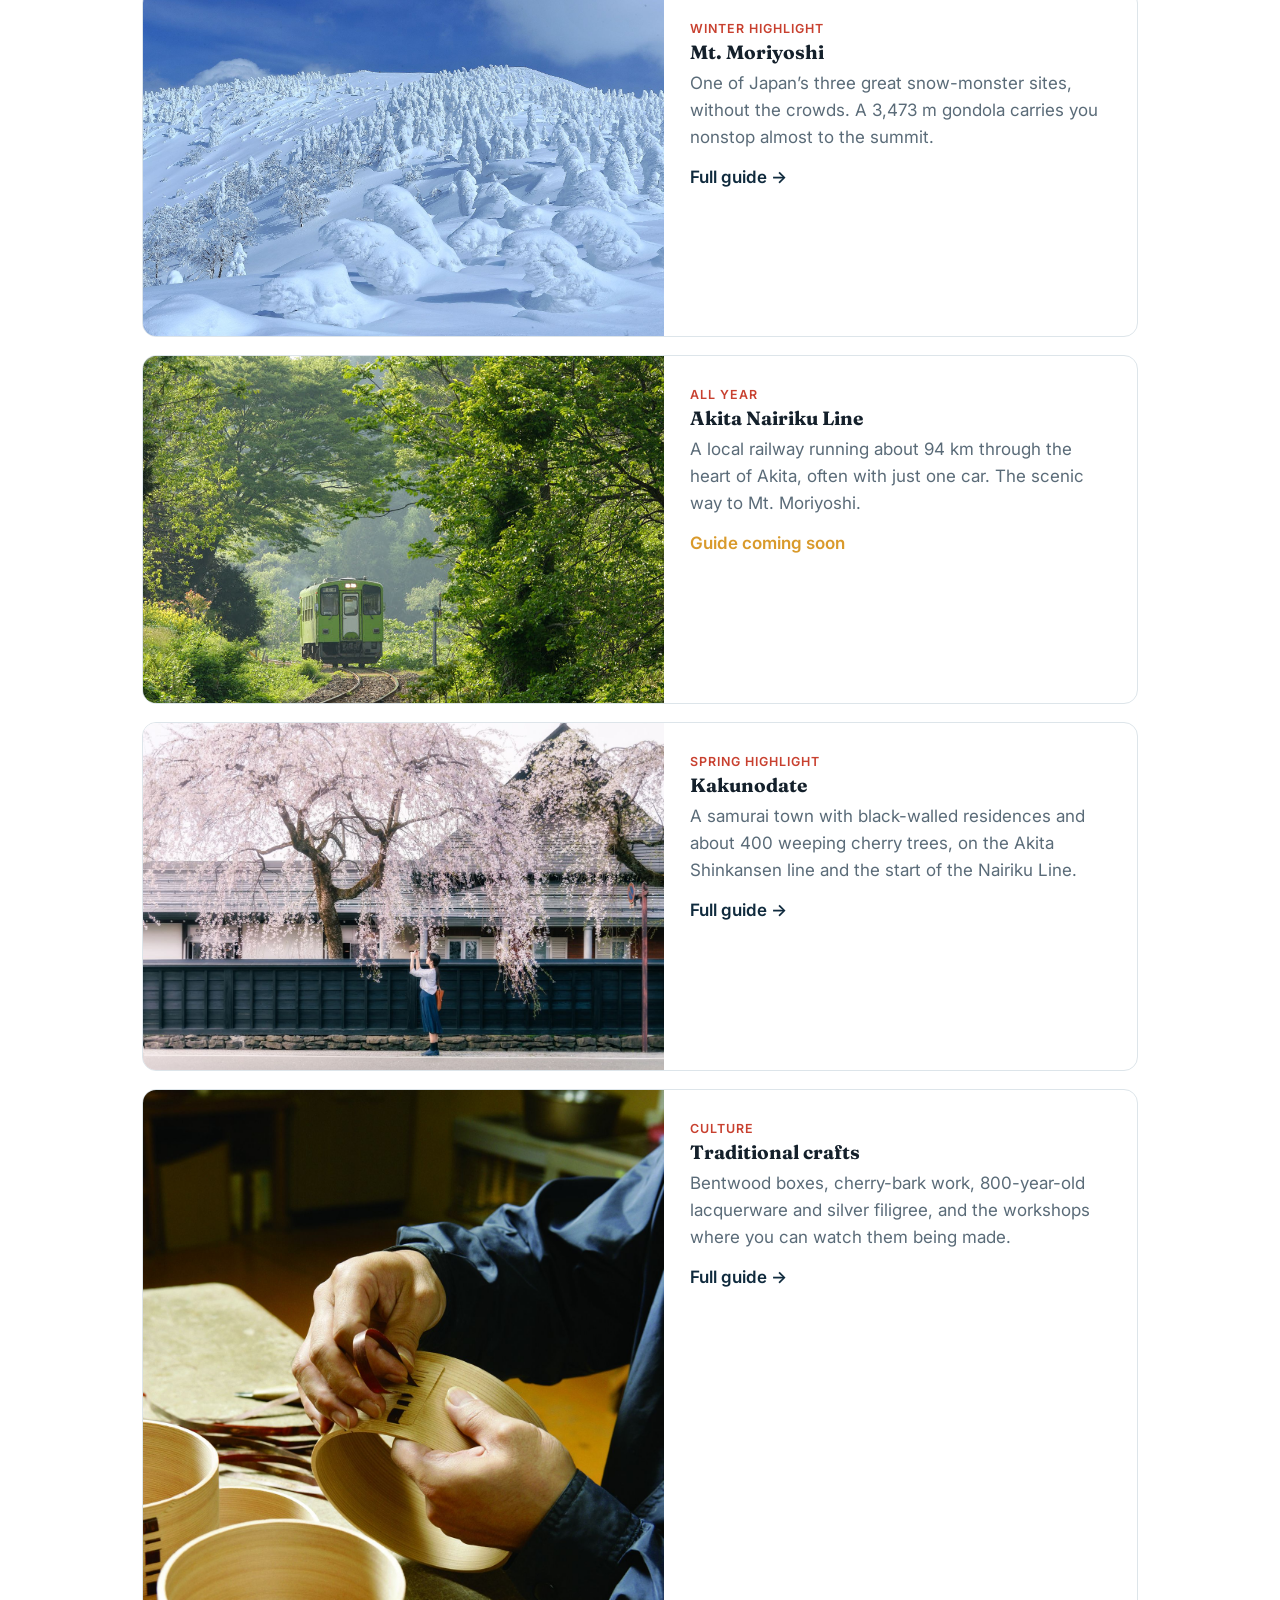
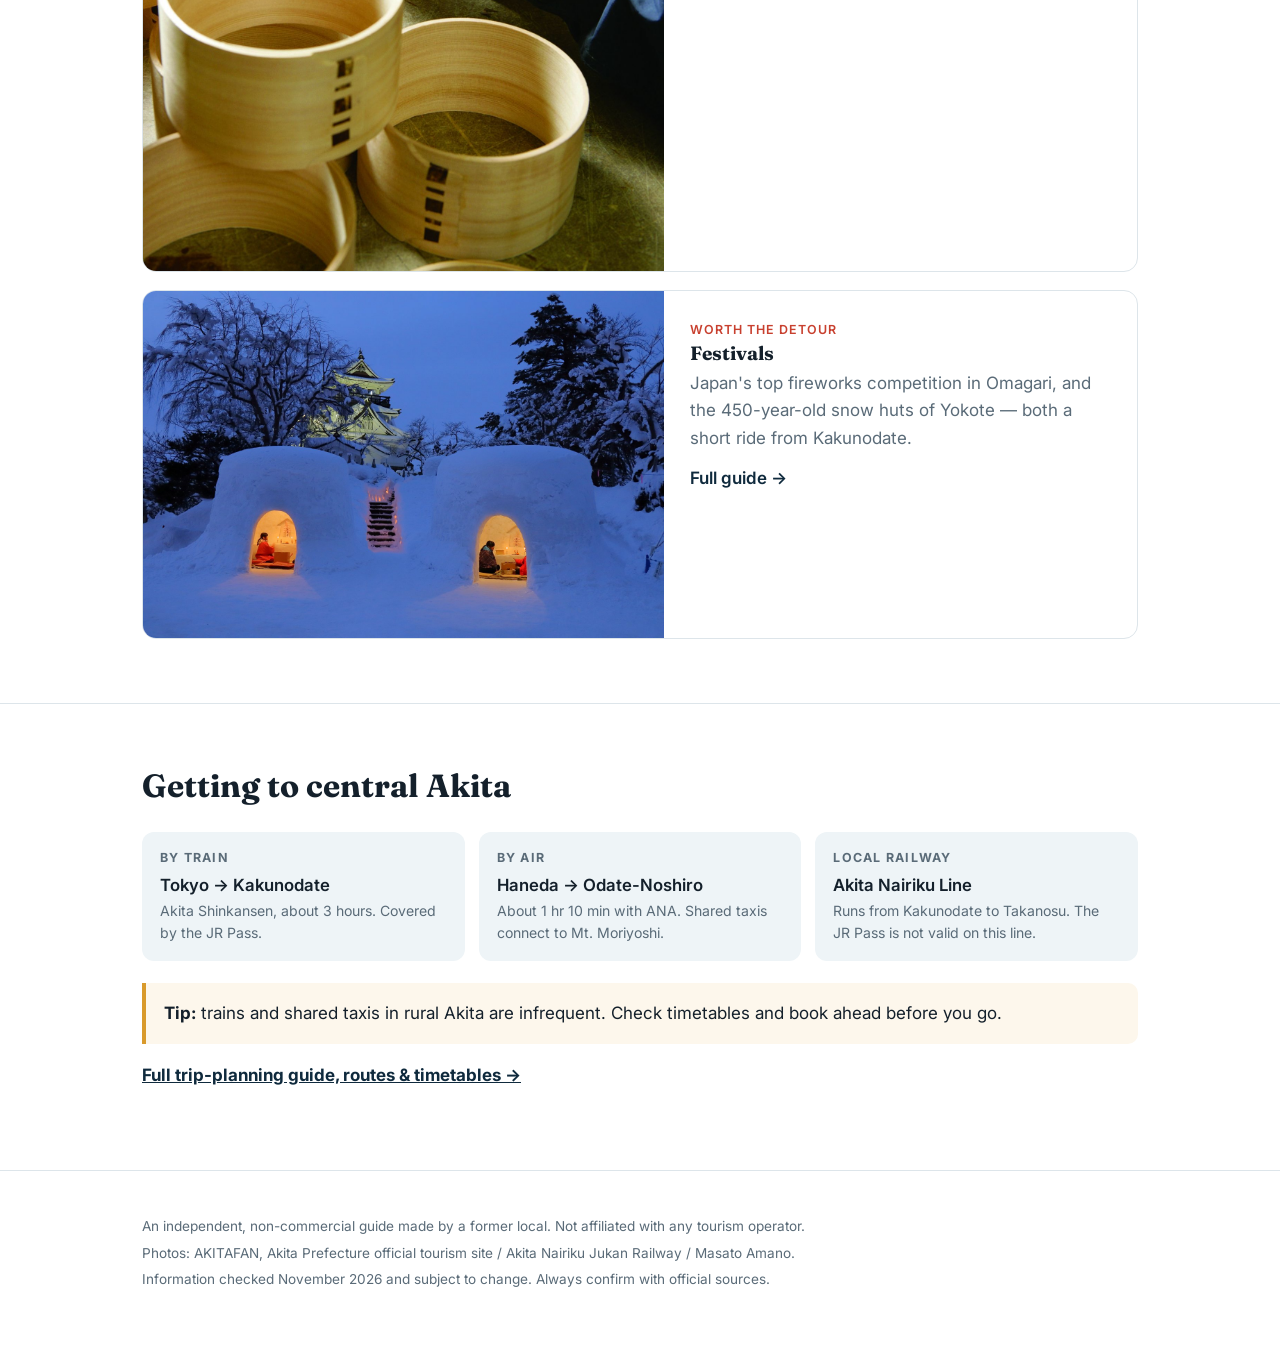
==== commit c18b9731: "Add Omagari Fireworks, Yokote Kamakura, and Kakunodate's winter fire festivals New festivals.html co" ====
--- a/index.html
+++ b/index.html
@@ -38,8 +38,8 @@
     <a class="card" href="kakunodate.html#spring" style="background-image:url('img/k_night.jpg')">
       <div class="txt"><div class="season">Spring · mid-April – early May</div><h3>Weeping cherries</h3><p>Kakunodate’s samurai district in full bloom.</p><span class="tag">Read the guide →</span></div>
     </a>
-    <a class="card" href="#places" style="background-image:url('img/summer.jpg')">
-      <div class="txt"><div class="season">Summer · May – Aug</div><h3>Rice-field rail</h3><p>The Nairiku Line rolling past mirror-like paddies.</p><span class="tag">Guide coming soon</span></div>
+    <a class="card" href="festivals.html#omagari" style="background-image:url('img/f_omagari3.jpg')">
+      <div class="txt"><div class="season">Summer · late August</div><h3>Fireworks over the river</h3><p>The Omagari Fireworks, Japan's top pyrotechnics competition.</p><span class="tag">Read the guide →</span></div>
     </a>
     <a class="card" href="#places" style="background-image:url('img/autumn.jpg')">
       <div class="txt"><div class="season">Autumn · October</div><h3>Fiery mountains</h3><p>Ride the gondola through blazing beech forests.</p><span class="tag">Guide coming soon</span></div>
@@ -49,7 +49,7 @@
 
 <section id="places"><div class="wrap">
   <h2>Places to go</h2>
-  <p class="lead">Three places in central Akita, linked by one scenic railway.</p>
+  <p class="lead">The core of central Akita, linked by one scenic railway, plus two festivals worth the extra trip.</p>
   <div class="places">
     <a class="place" href="moriyoshi.html">
       <img src="img/m_hero.jpg" alt="Snow monsters covering the slopes of Mt. Moriyoshi">
@@ -66,6 +66,10 @@
     <a class="place" href="crafts.html">
       <img src="img/c_wappa_hands.jpg" alt="An artisan making an Odate bentwood box">
       <div class="body"><span class="tag">Culture</span><h3>Traditional crafts</h3><p>Bentwood boxes, cherry-bark work, 800-year-old lacquerware and silver filigree, and the workshops where you can watch them being made.</p><span class="more">Full guide →</span></div>
+    </a>
+    <a class="place" href="festivals.html">
+      <img src="img/f_yokote3.jpg" alt="Glowing snow huts at night below Yokote Castle">
+      <div class="body"><span class="tag">Worth the detour</span><h3>Festivals</h3><p>Japan's top fireworks competition in Omagari, and the 450-year-old snow huts of Yokote — both a short ride from Kakunodate.</p><span class="more">Full guide →</span></div>
     </a>
   </div>
 </div></section>
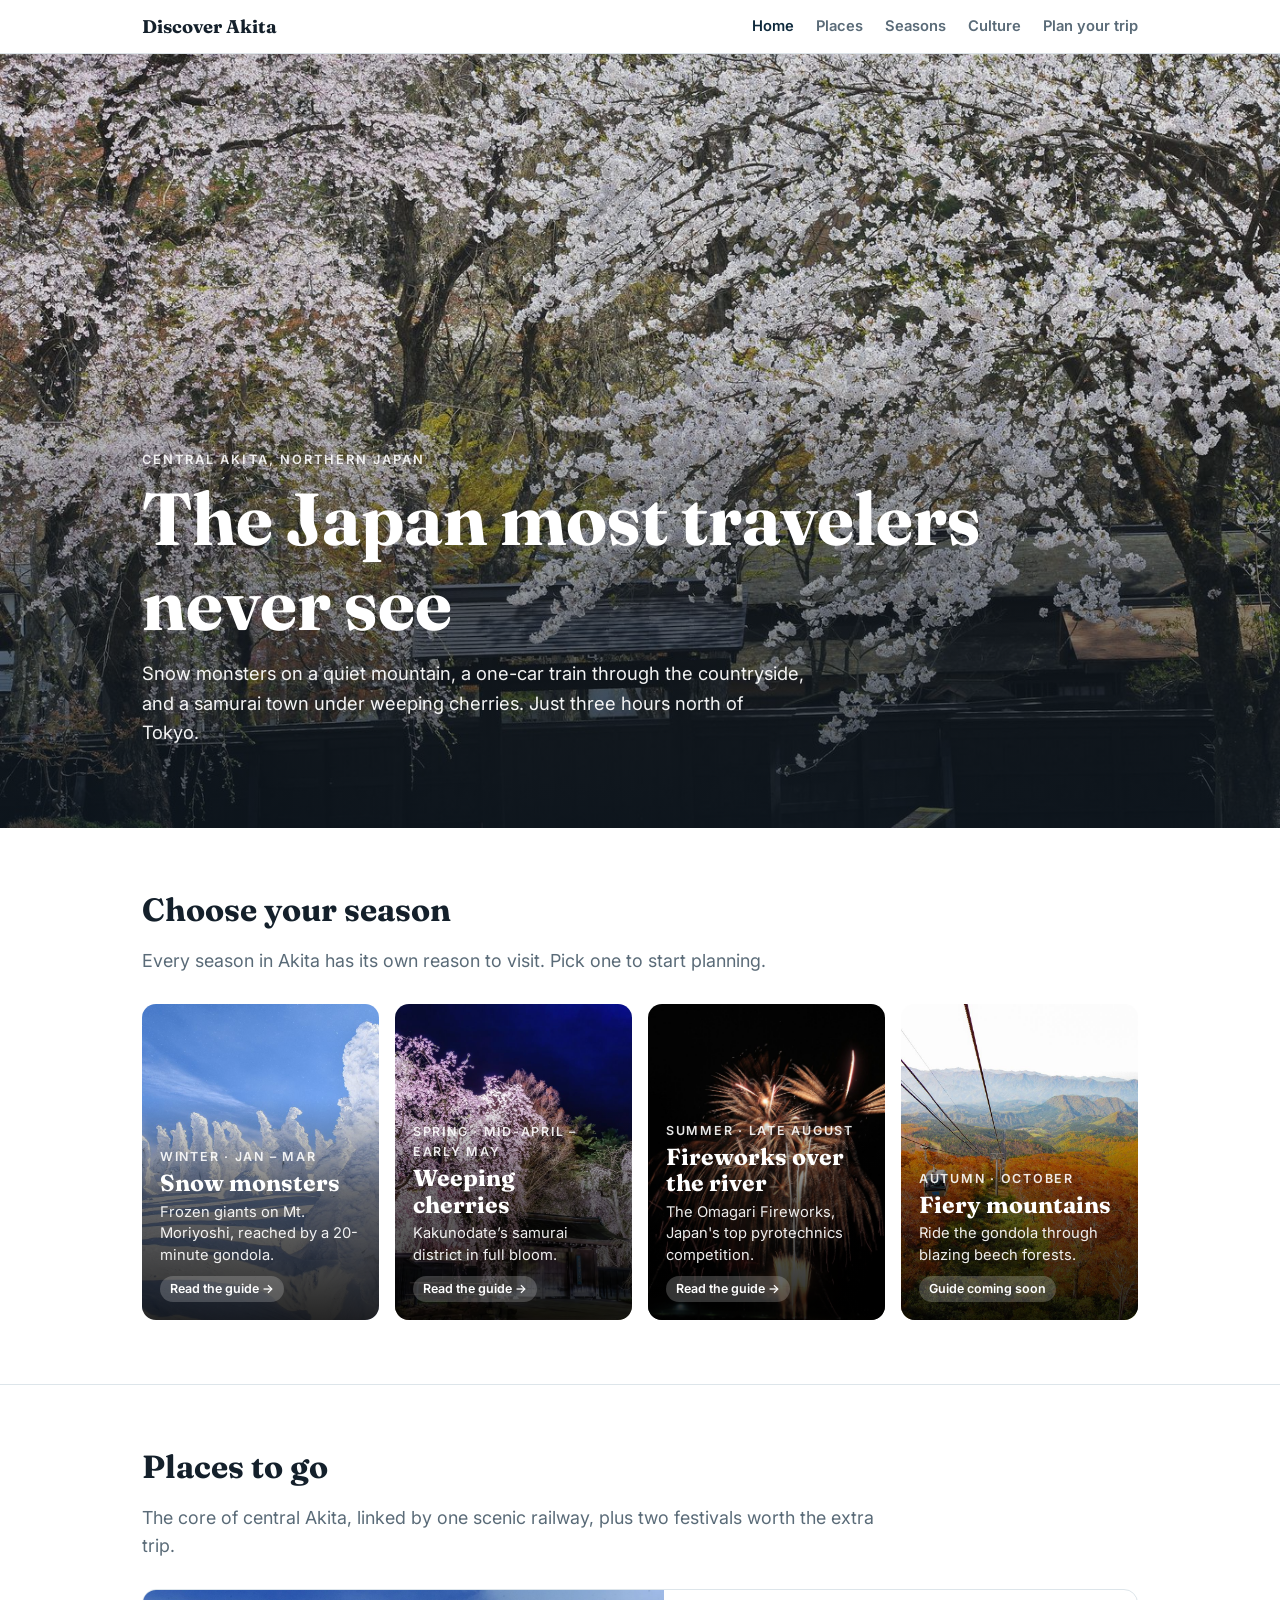
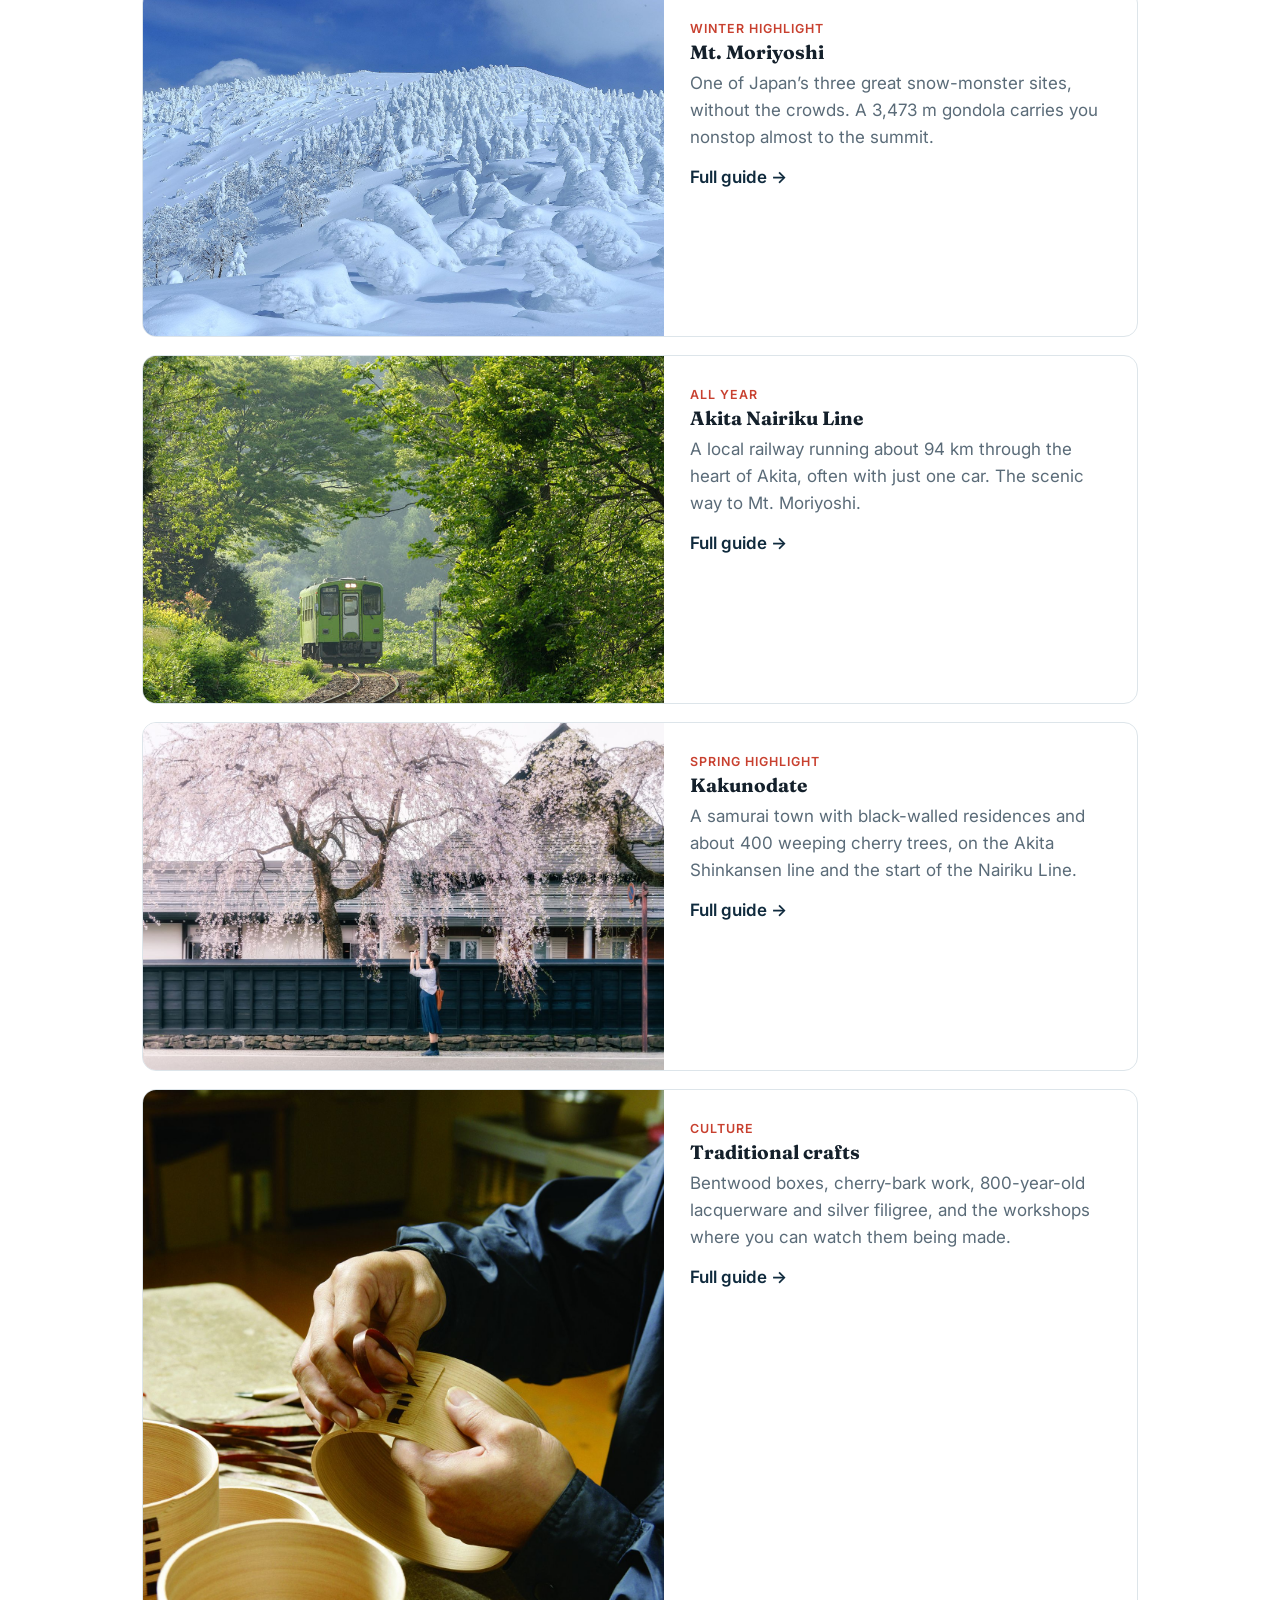
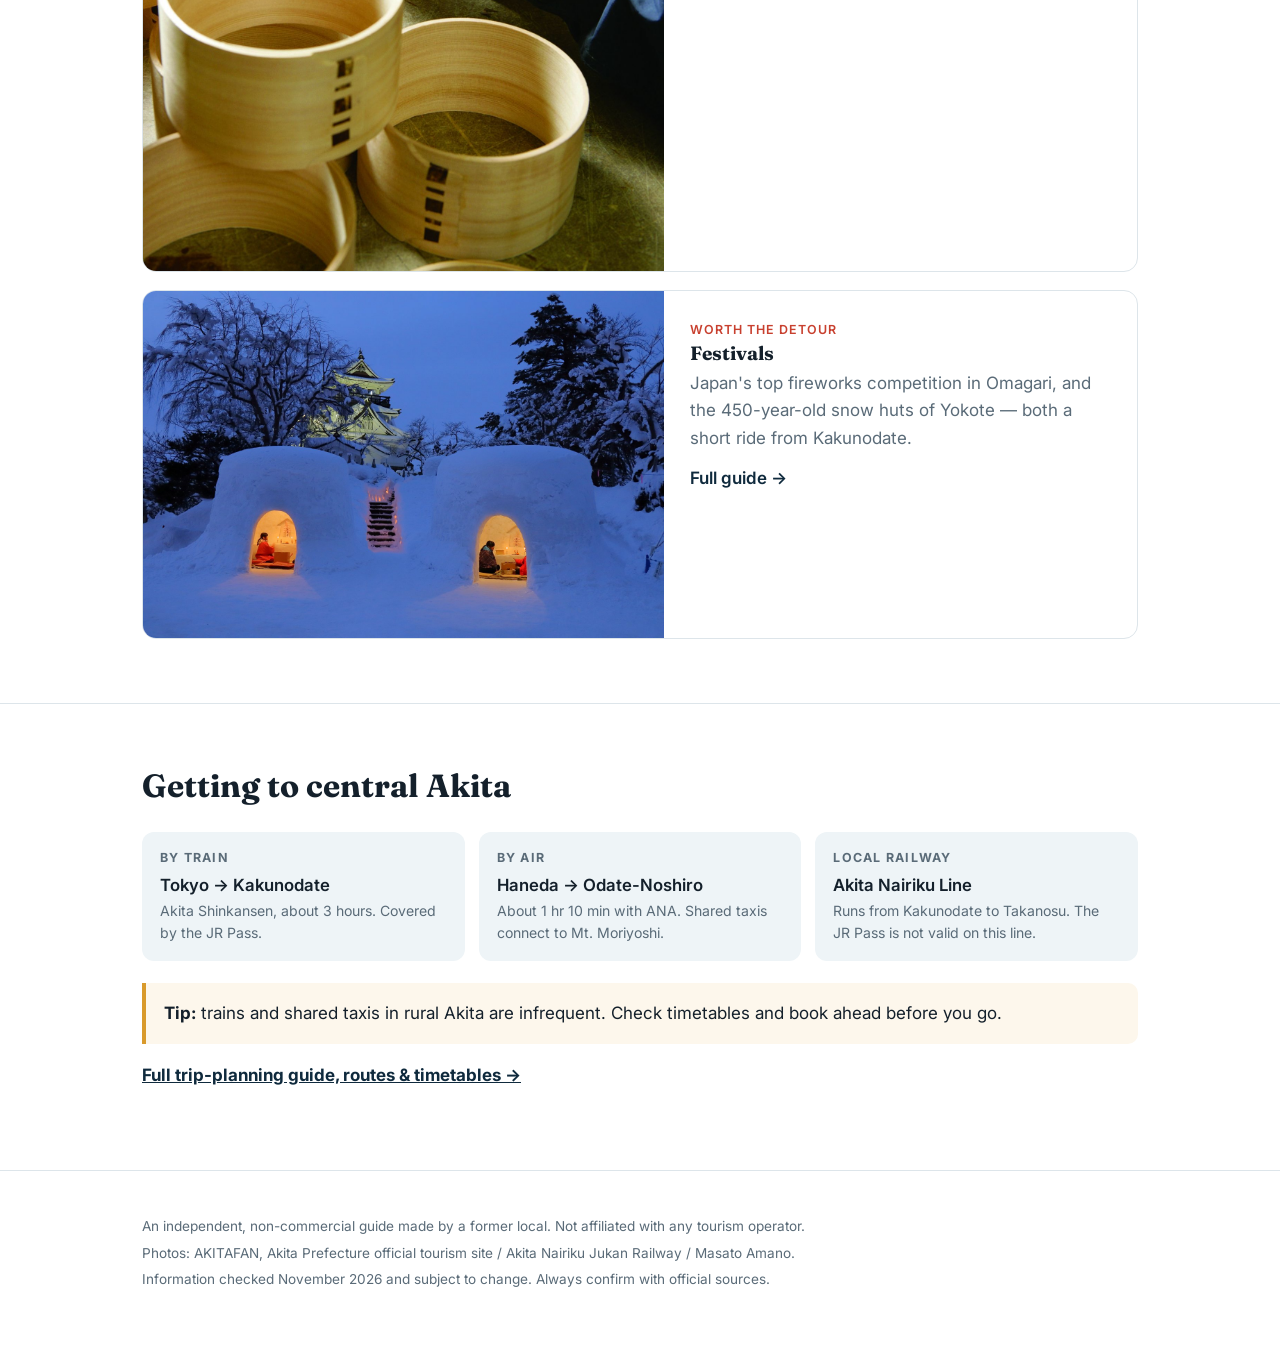
==== commit 2590e26a: "Add a dedicated Akita Nairiku Line guide page Covers the route, seasonal views, Aniai station, fares" ====
--- a/index.html
+++ b/index.html
@@ -55,10 +55,10 @@
       <img src="img/m_hero.jpg" alt="Snow monsters covering the slopes of Mt. Moriyoshi">
       <div class="body"><span class="tag">Winter highlight</span><h3>Mt. Moriyoshi</h3><p>One of Japan’s three great snow-monster sites, without the crowds. A 3,473 m gondola carries you nonstop almost to the summit.</p><span class="more">Full guide →</span></div>
     </a>
-    <div class="place">
+    <a class="place" href="nairiku.html">
       <img src="img/nairiku_green.jpg" alt="A one-car Akita Nairiku Line train passing through a green forest">
-      <div class="body"><span class="tag">All year</span><h3>Akita Nairiku Line</h3><p>A local railway running about 94 km through the heart of Akita, often with just one car. The scenic way to Mt. Moriyoshi.</p><span class="more" style="color:var(--gold)">Guide coming soon</span></div>
-    </div>
+      <div class="body"><span class="tag">All year</span><h3>Akita Nairiku Line</h3><p>A local railway running about 94 km through the heart of Akita, often with just one car. The scenic way to Mt. Moriyoshi.</p><span class="more">Full guide →</span></div>
+    </a>
     <a class="place" href="kakunodate.html">
       <img src="img/k_woman.jpg" alt="Weeping cherry tree over a black samurai wall in Kakunodate">
       <div class="body"><span class="tag">Spring highlight</span><h3>Kakunodate</h3><p>A samurai town with black-walled residences and about 400 weeping cherry trees, on the Akita Shinkansen line and the start of the Nairiku Line.</p><span class="more">Full guide →</span></div>
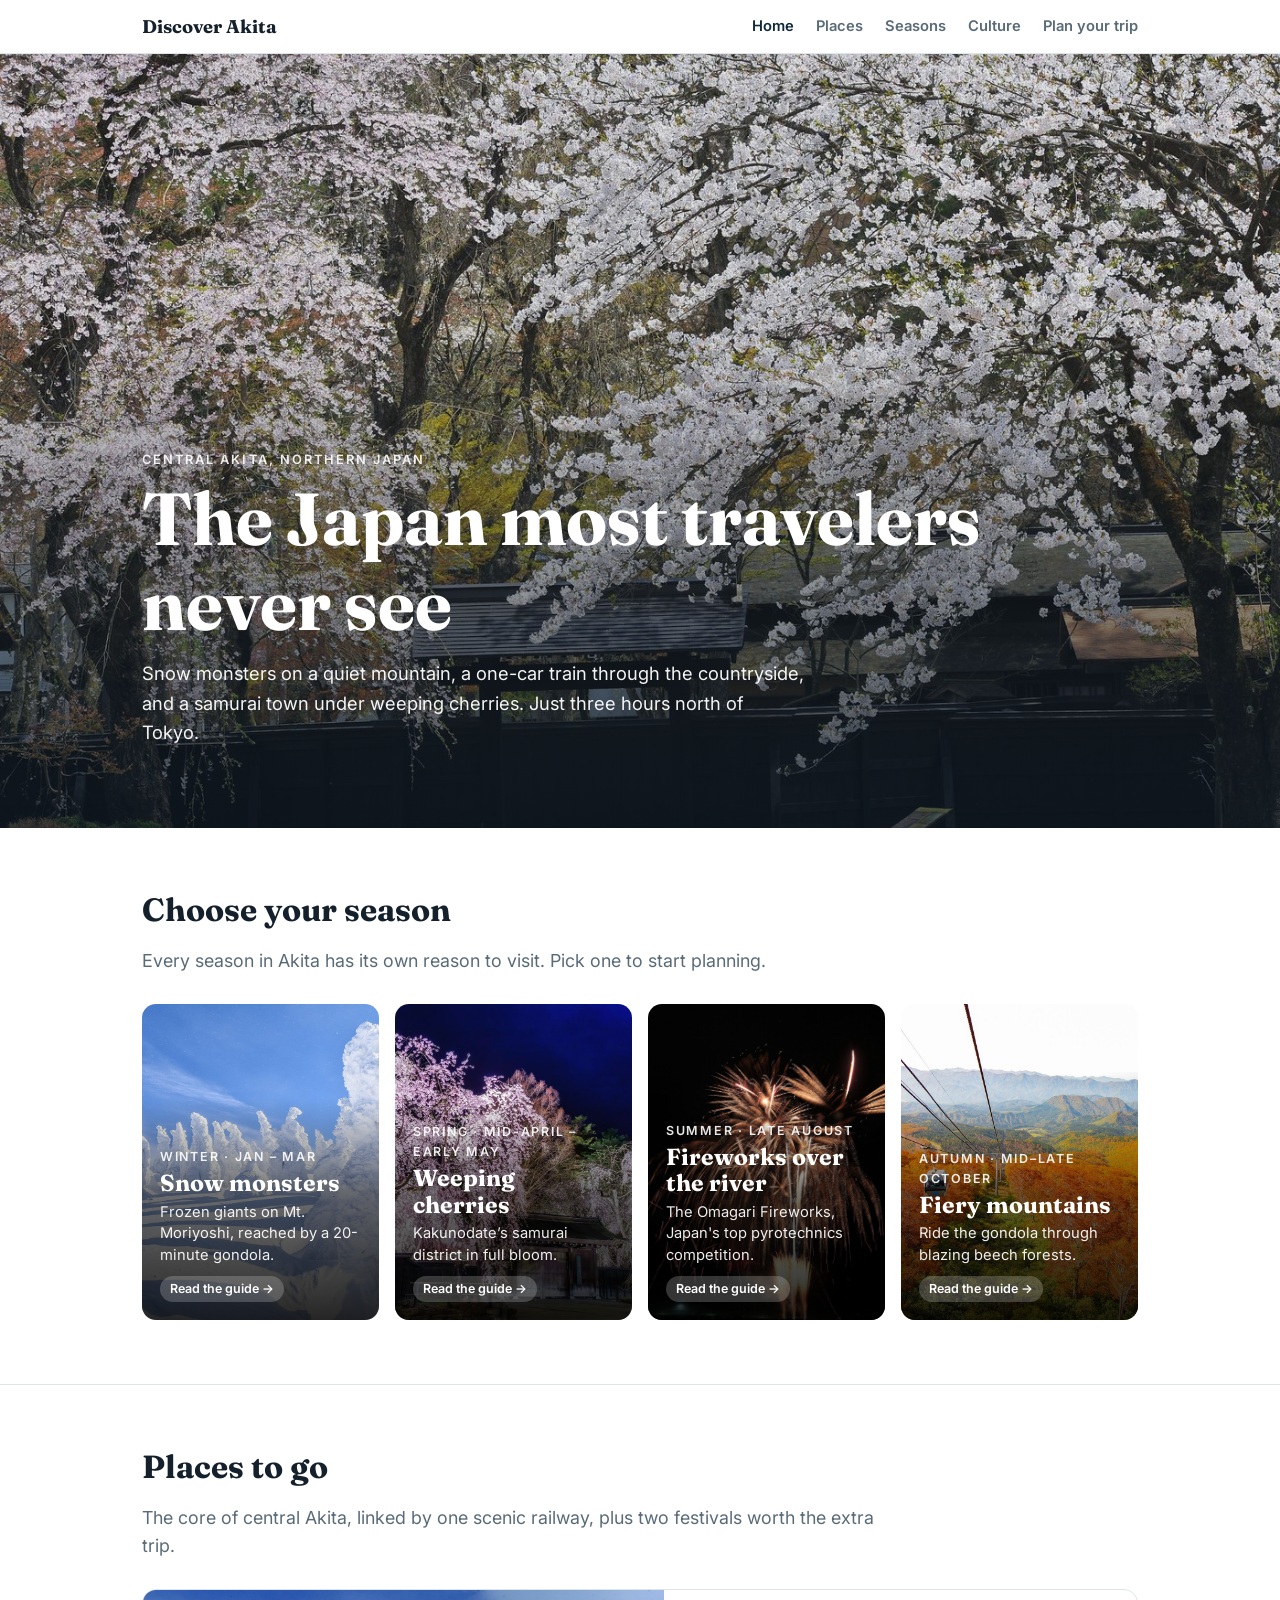
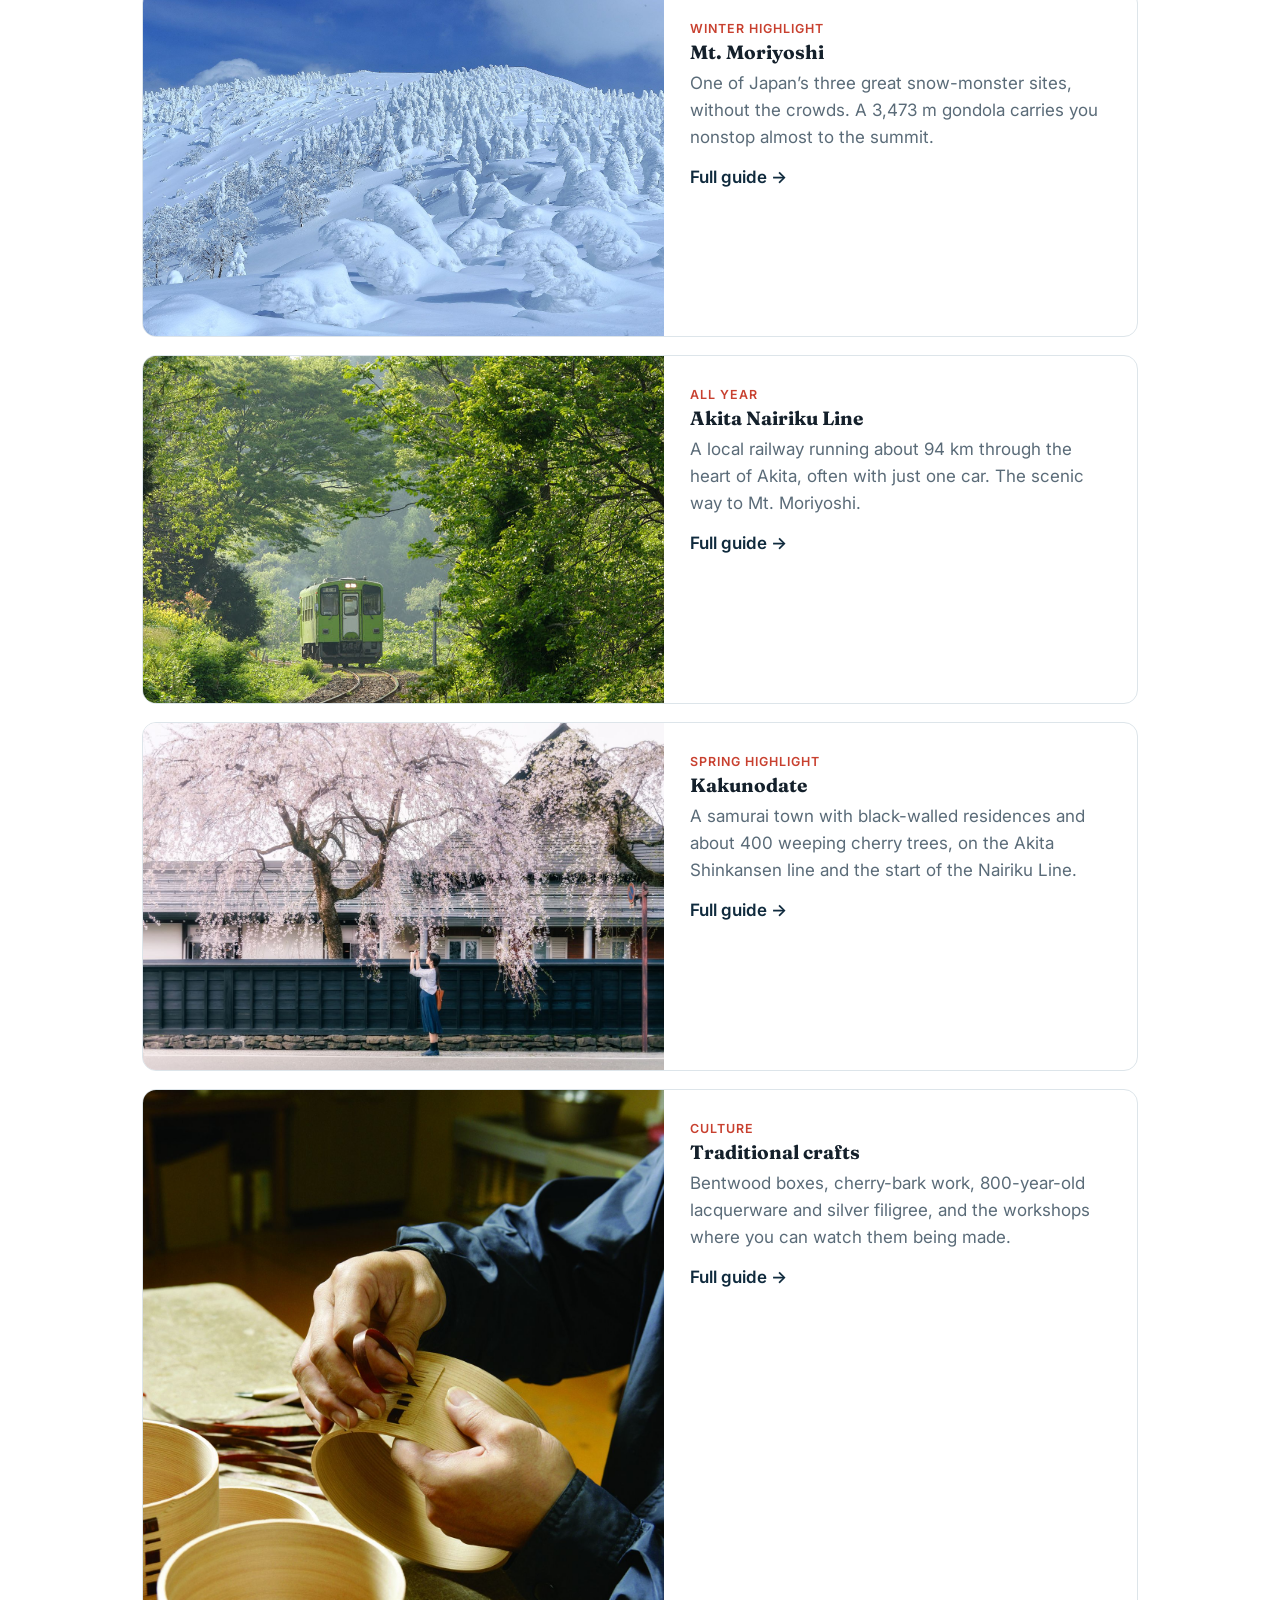
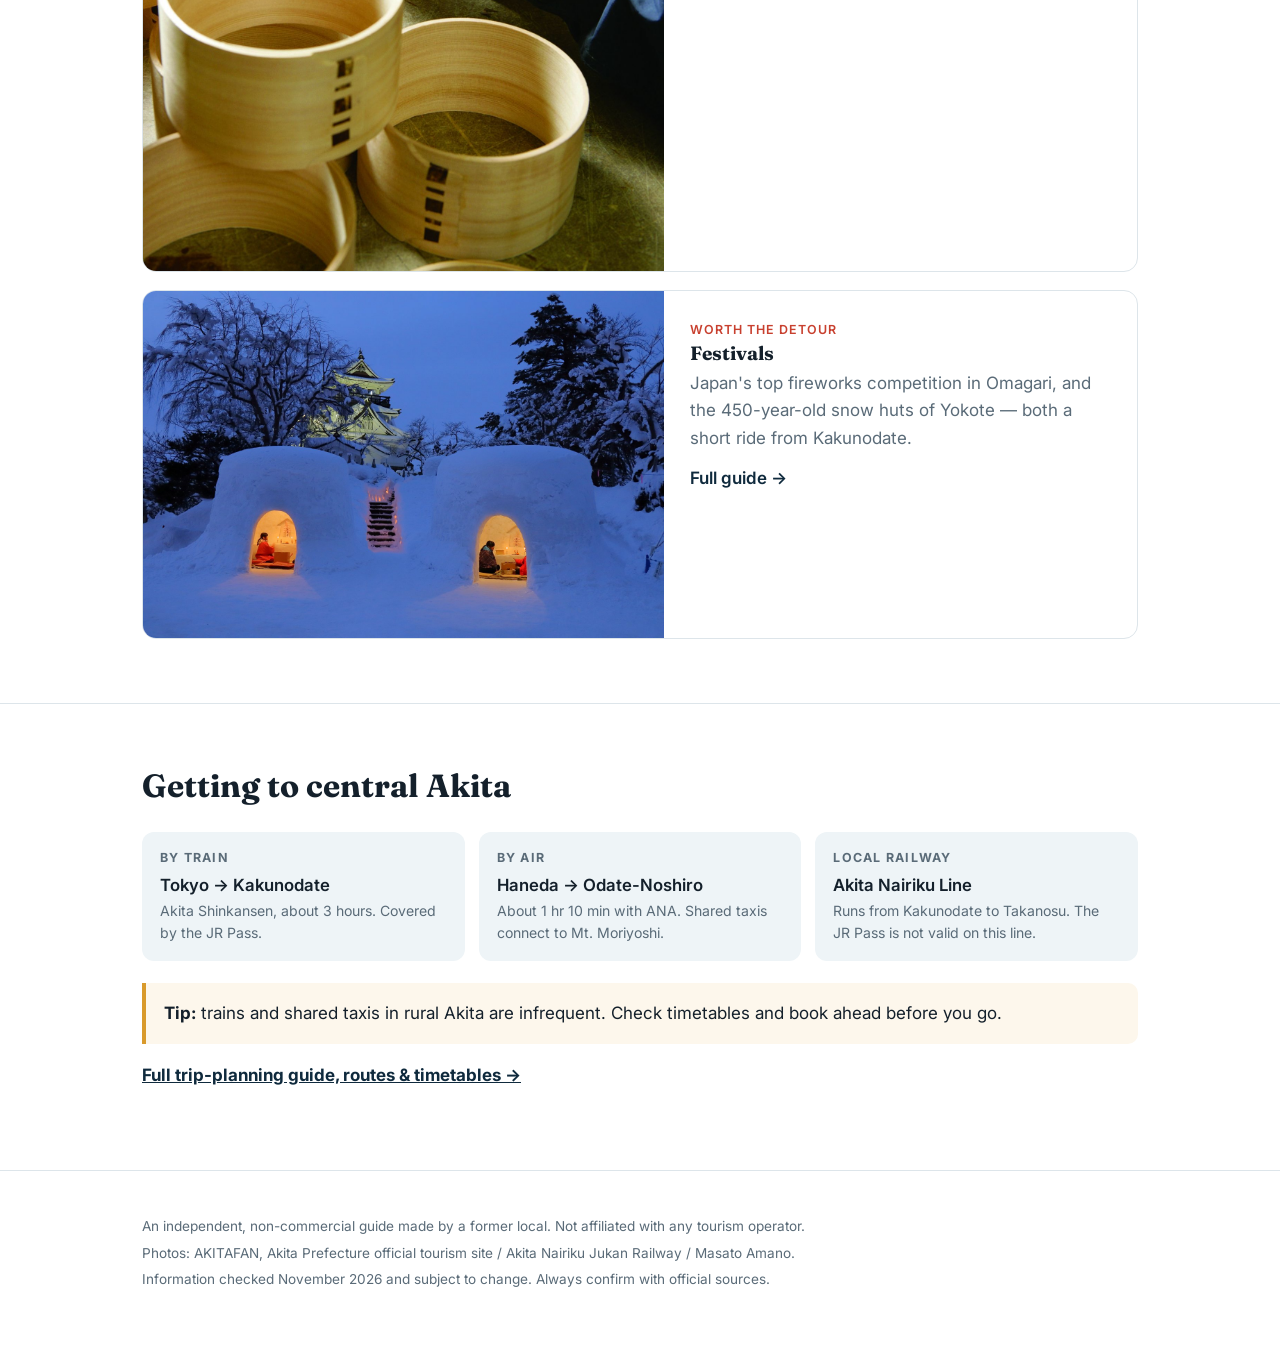
==== commit c36ebf52: "Finish the Autumn season card with a gondola-foliage section Adds an "Autumn" section to the Moriyos" ====
--- a/index.html
+++ b/index.html
@@ -41,8 +41,8 @@
     <a class="card" href="festivals.html#omagari" style="background-image:url('img/f_omagari3.jpg')">
       <div class="txt"><div class="season">Summer · late August</div><h3>Fireworks over the river</h3><p>The Omagari Fireworks, Japan's top pyrotechnics competition.</p><span class="tag">Read the guide →</span></div>
     </a>
-    <a class="card" href="#places" style="background-image:url('img/autumn.jpg')">
-      <div class="txt"><div class="season">Autumn · October</div><h3>Fiery mountains</h3><p>Ride the gondola through blazing beech forests.</p><span class="tag">Guide coming soon</span></div>
+    <a class="card" href="moriyoshi.html#autumn" style="background-image:url('img/autumn.jpg')">
+      <div class="txt"><div class="season">Autumn · mid–late October</div><h3>Fiery mountains</h3><p>Ride the gondola through blazing beech forests.</p><span class="tag">Read the guide →</span></div>
     </a>
   </div>
 </div></section>
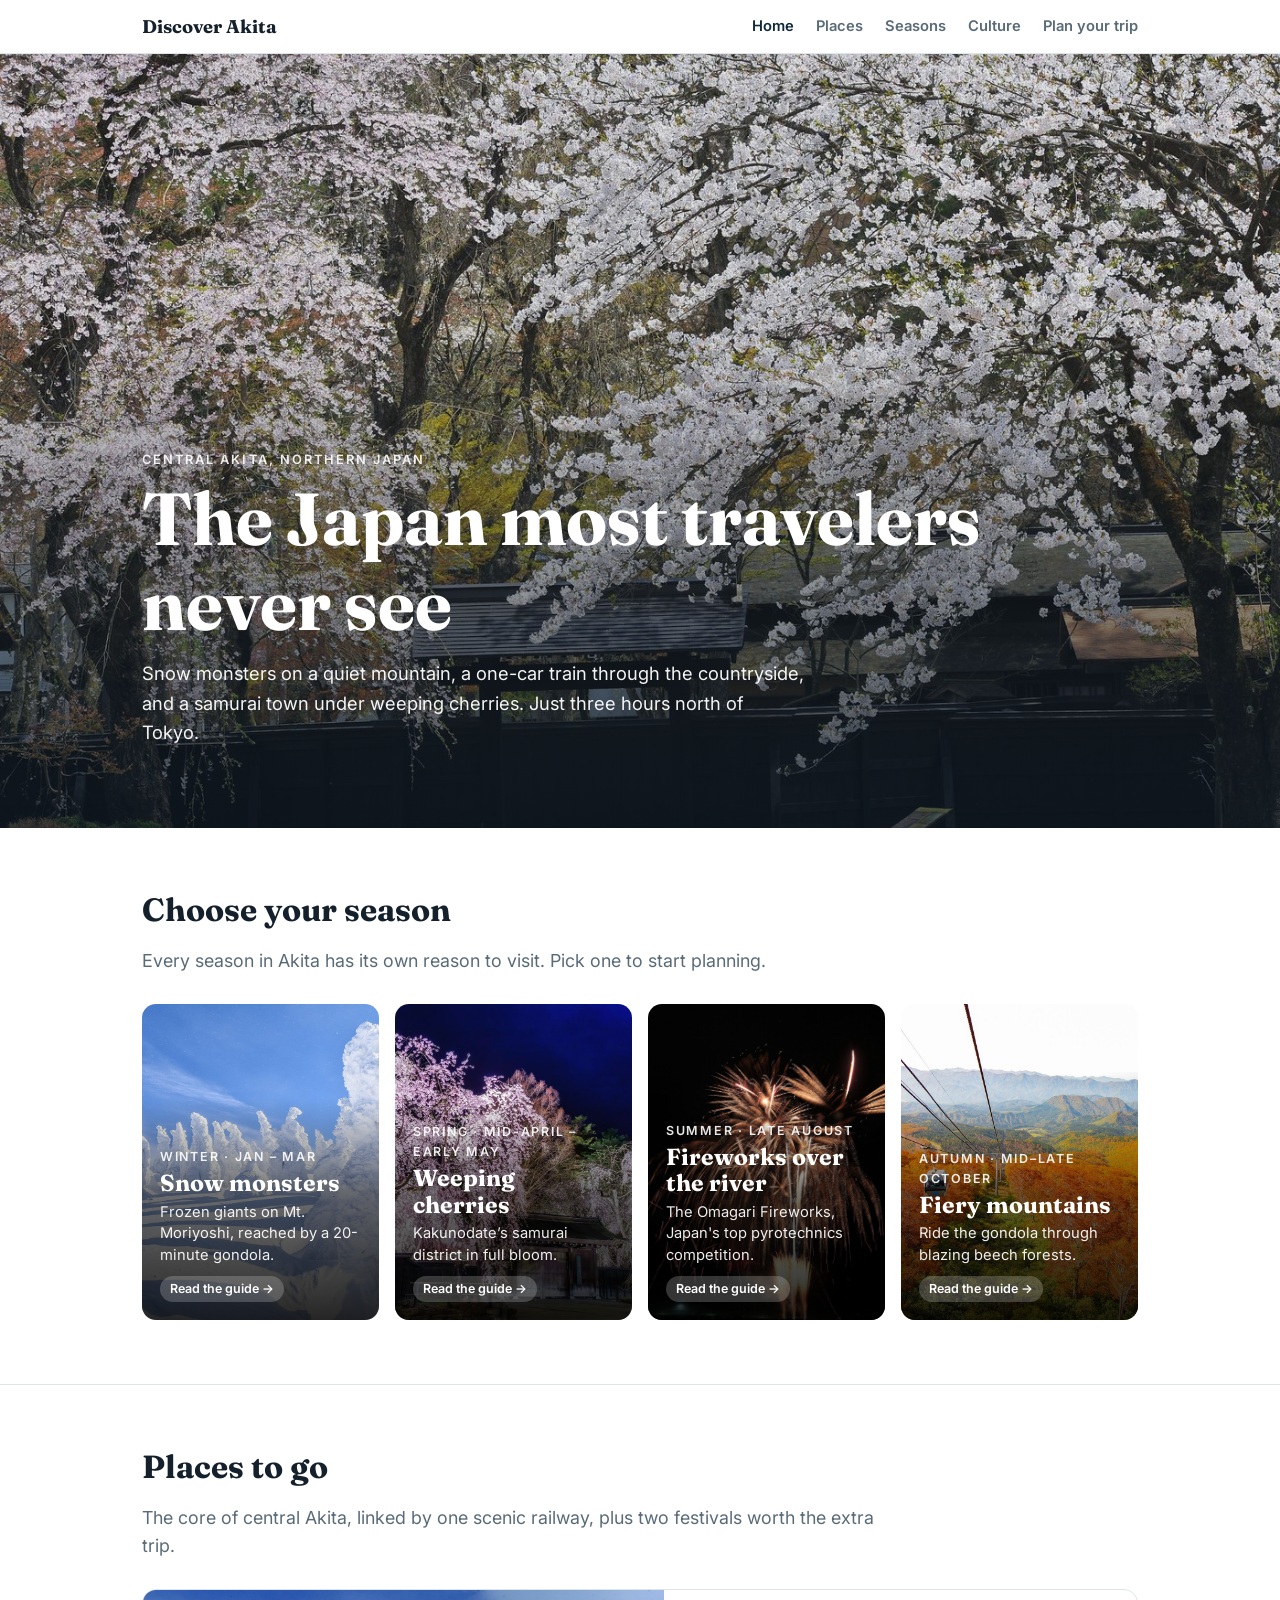
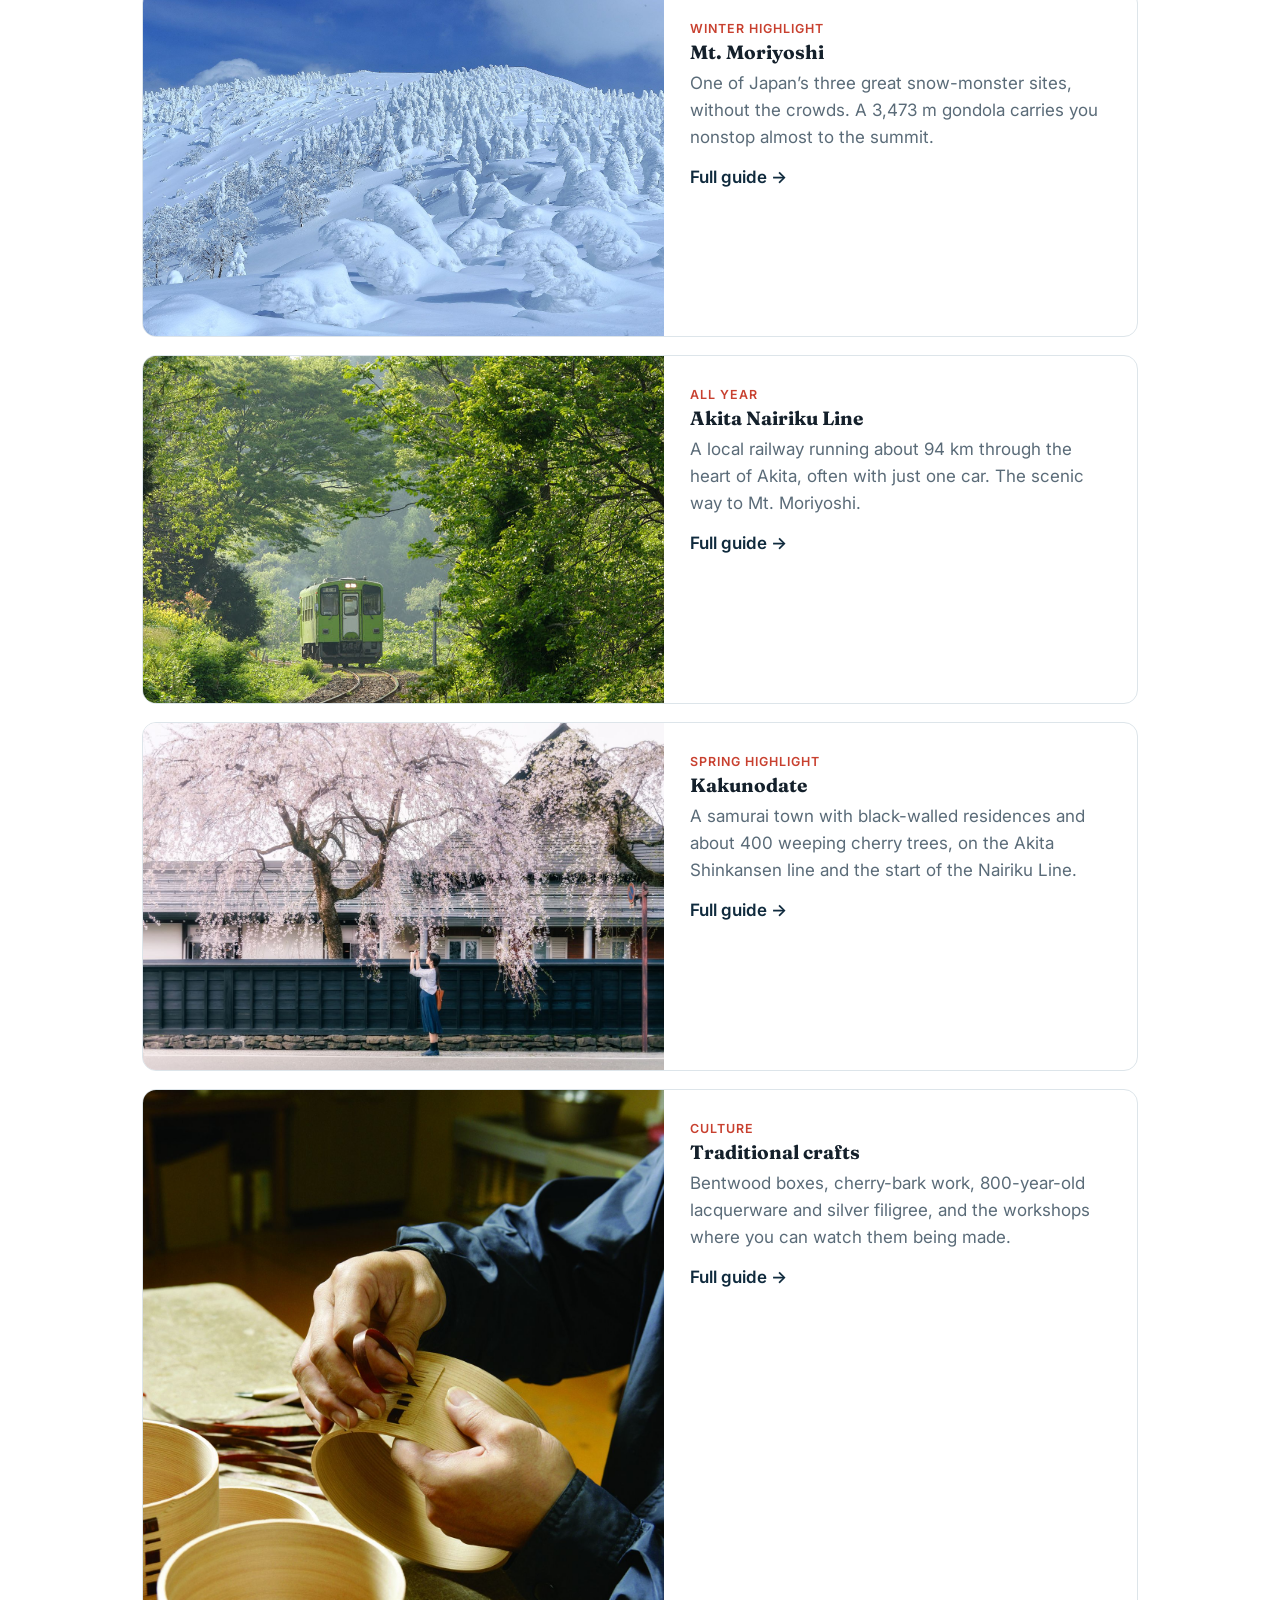
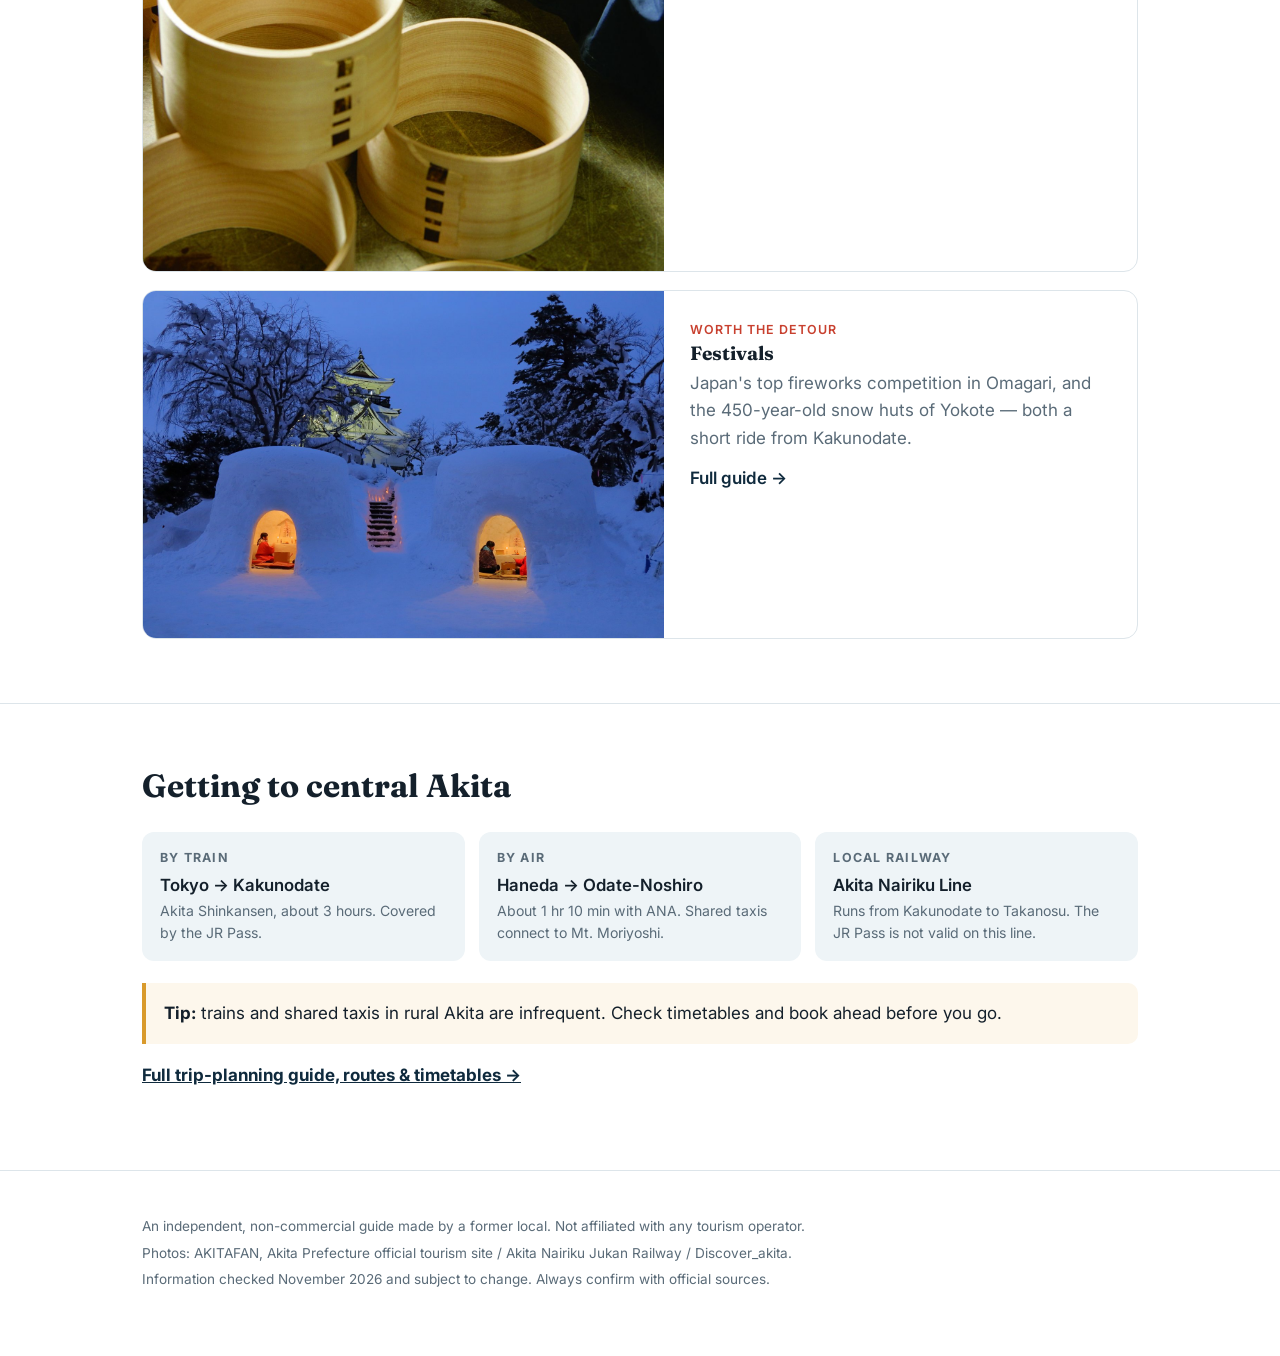
==== commit 523fcf3a: "Unify own photo credit as Discover_akita and fix 2027 Yokote Kamakura dates Co-Authored-By: Claude S" ====
--- a/index.html
+++ b/index.html
@@ -88,7 +88,7 @@
 
 <footer><div class="wrap">
   <p>An independent, non-commercial guide made by a former local. Not affiliated with any tourism operator.</p>
-  <p>Photos: AKITAFAN, Akita Prefecture official tourism site / Akita Nairiku Jukan Railway / Masato Amano.</p>
+  <p>Photos: AKITAFAN, Akita Prefecture official tourism site / Akita Nairiku Jukan Railway / Discover_akita.</p>
   <p>Information checked November 2026 and subject to change. Always confirm with official sources.</p>
 </div></footer>
 </body>
